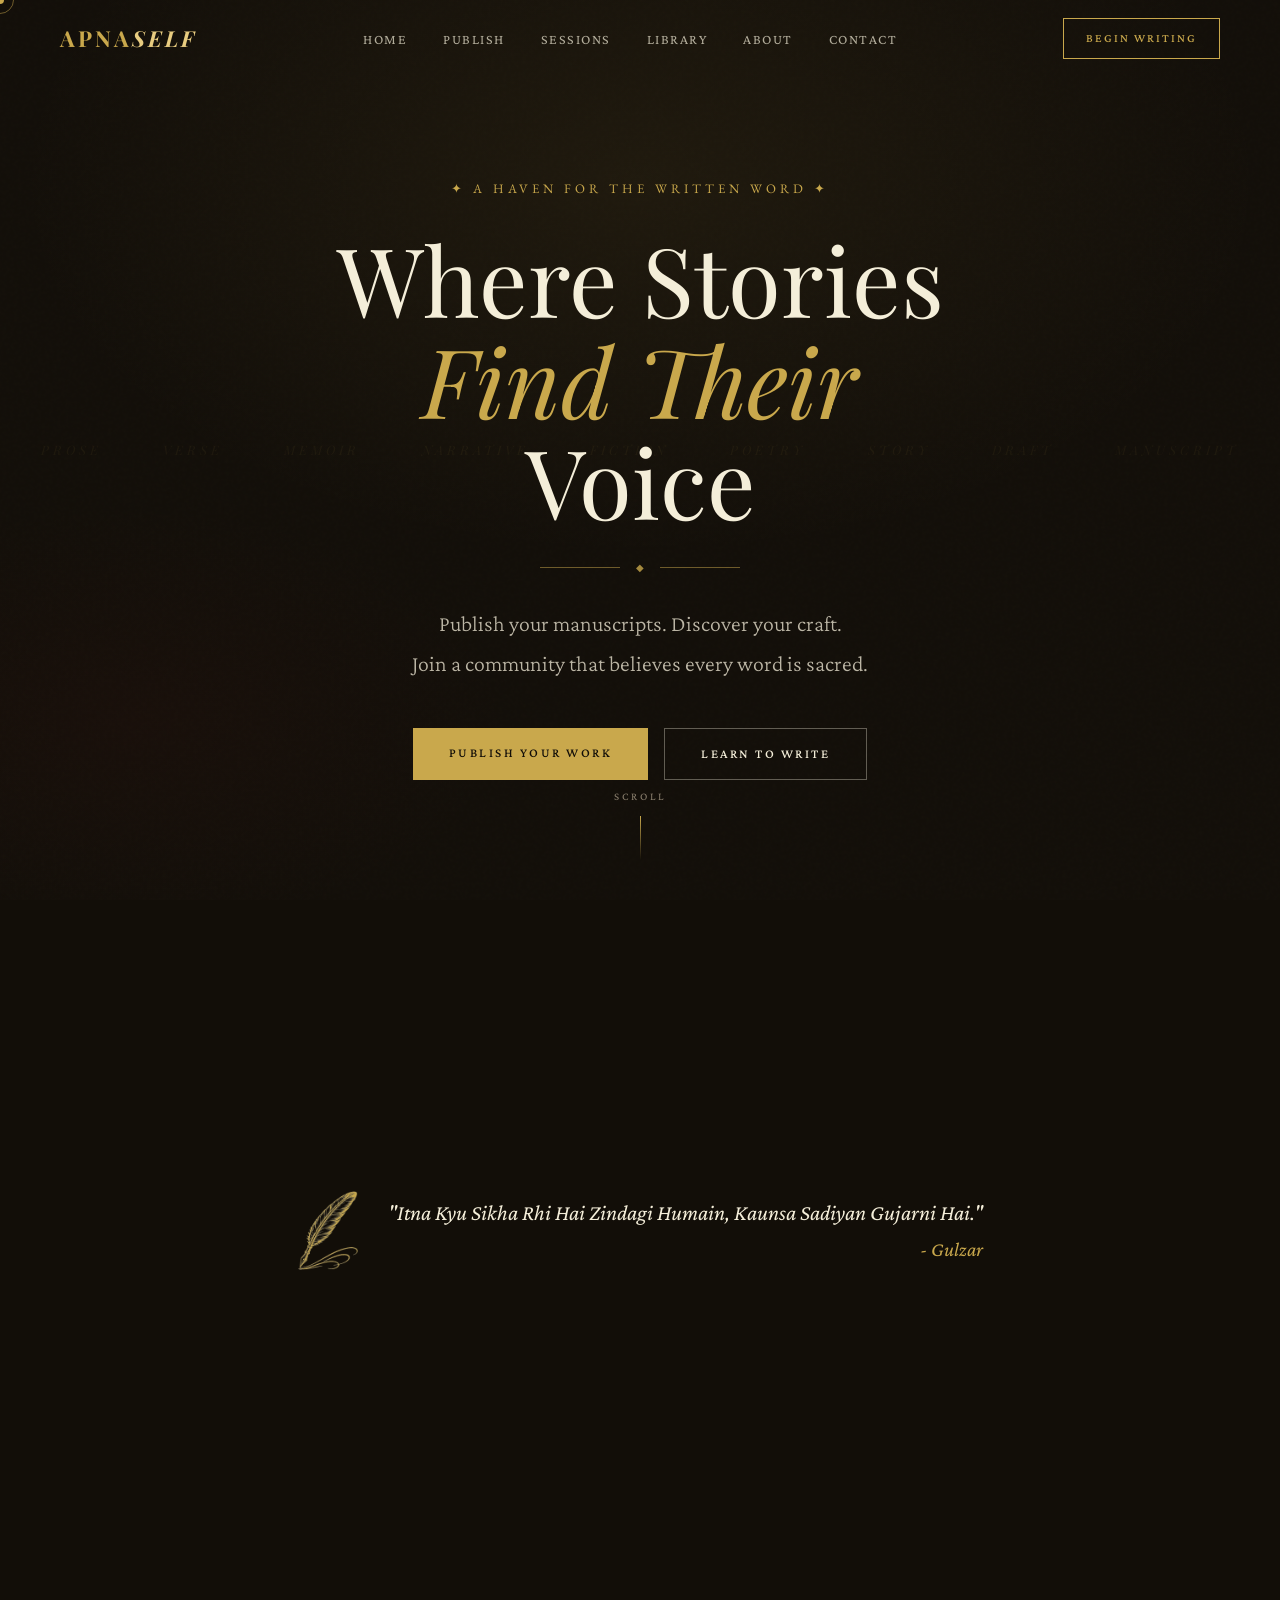
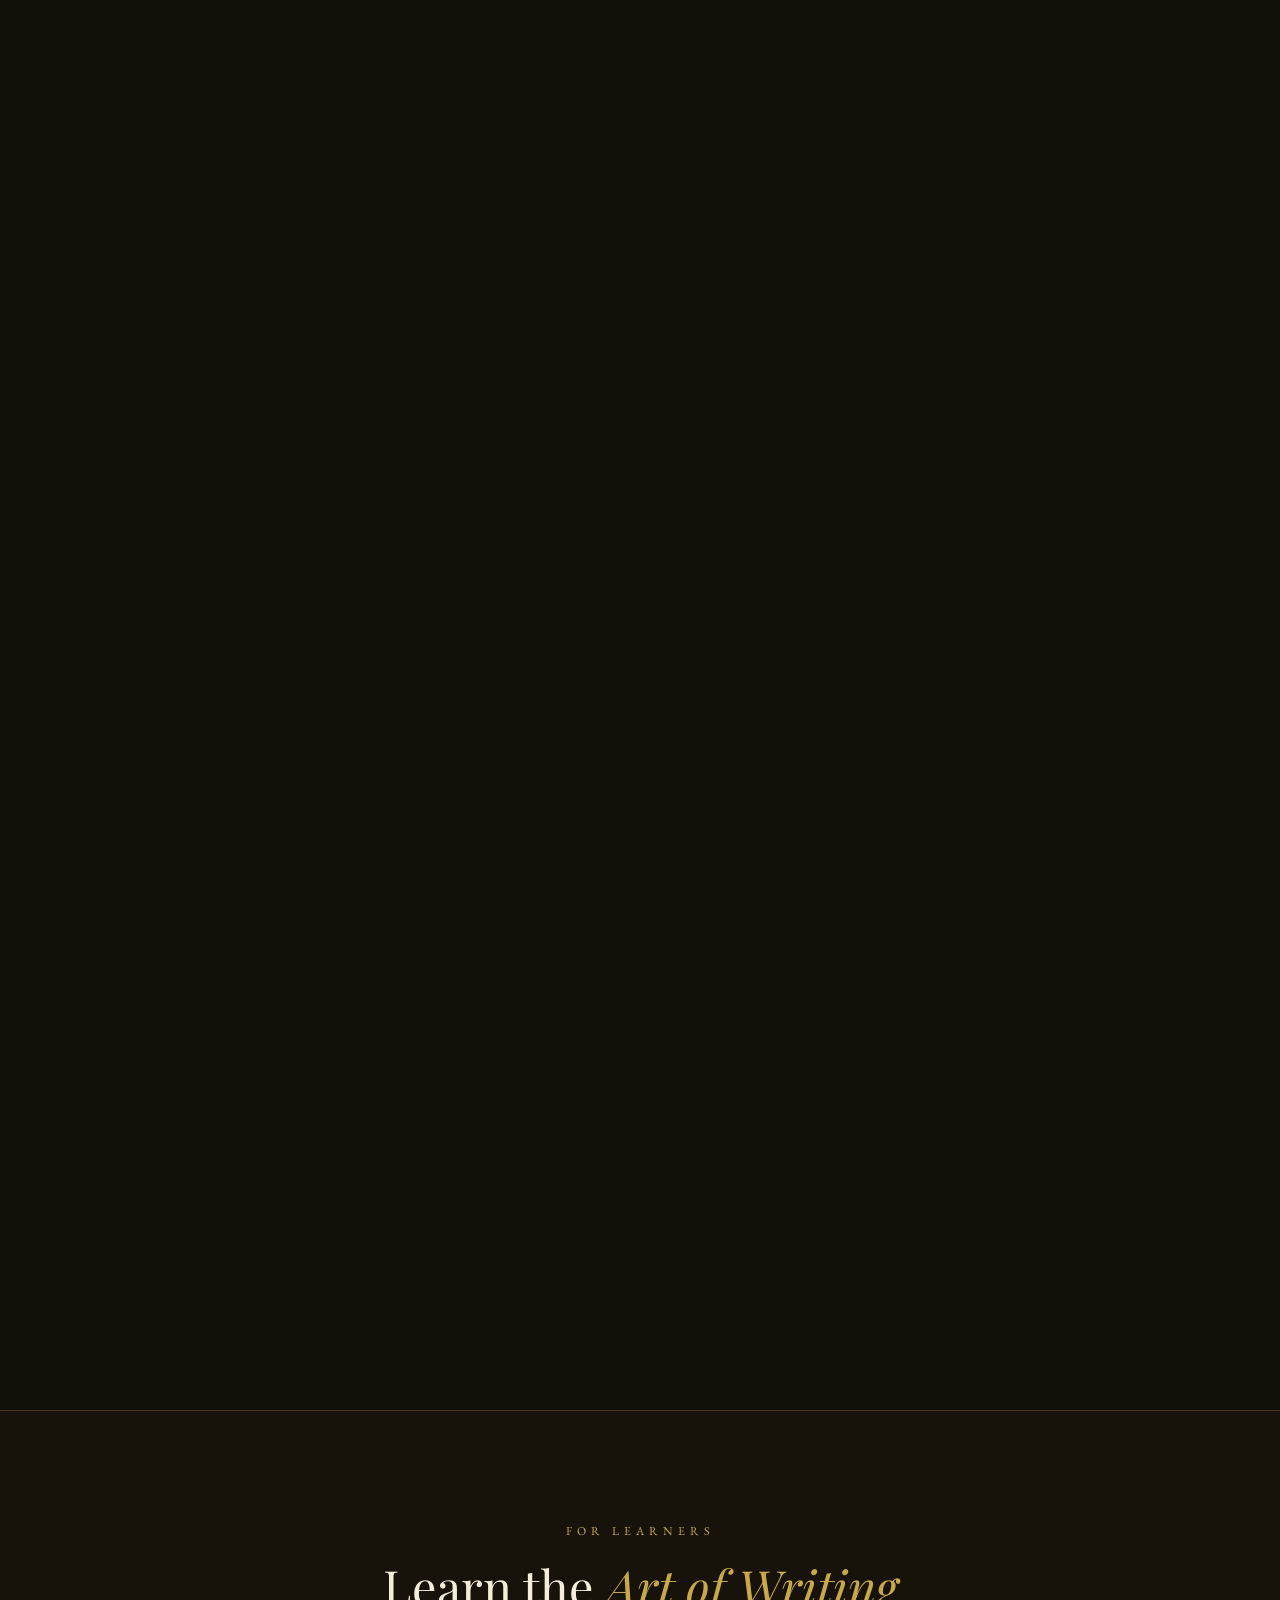
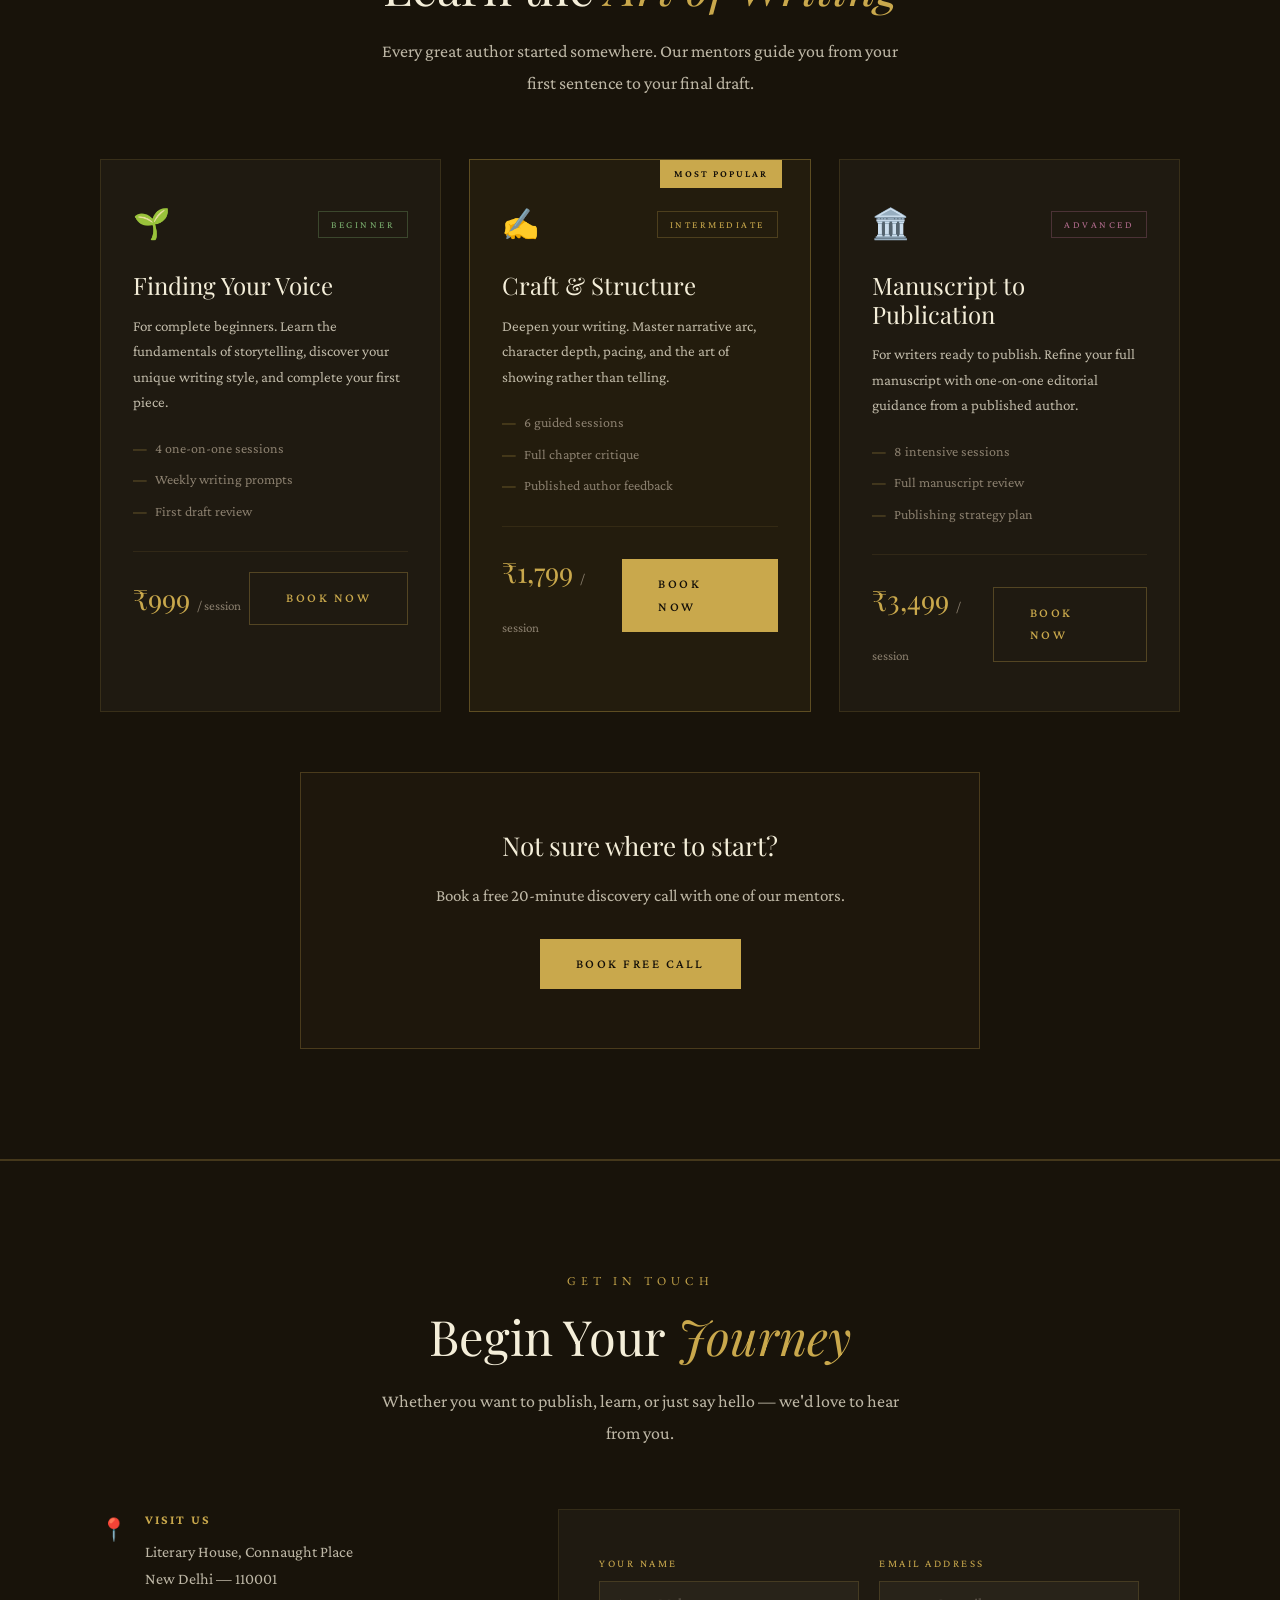
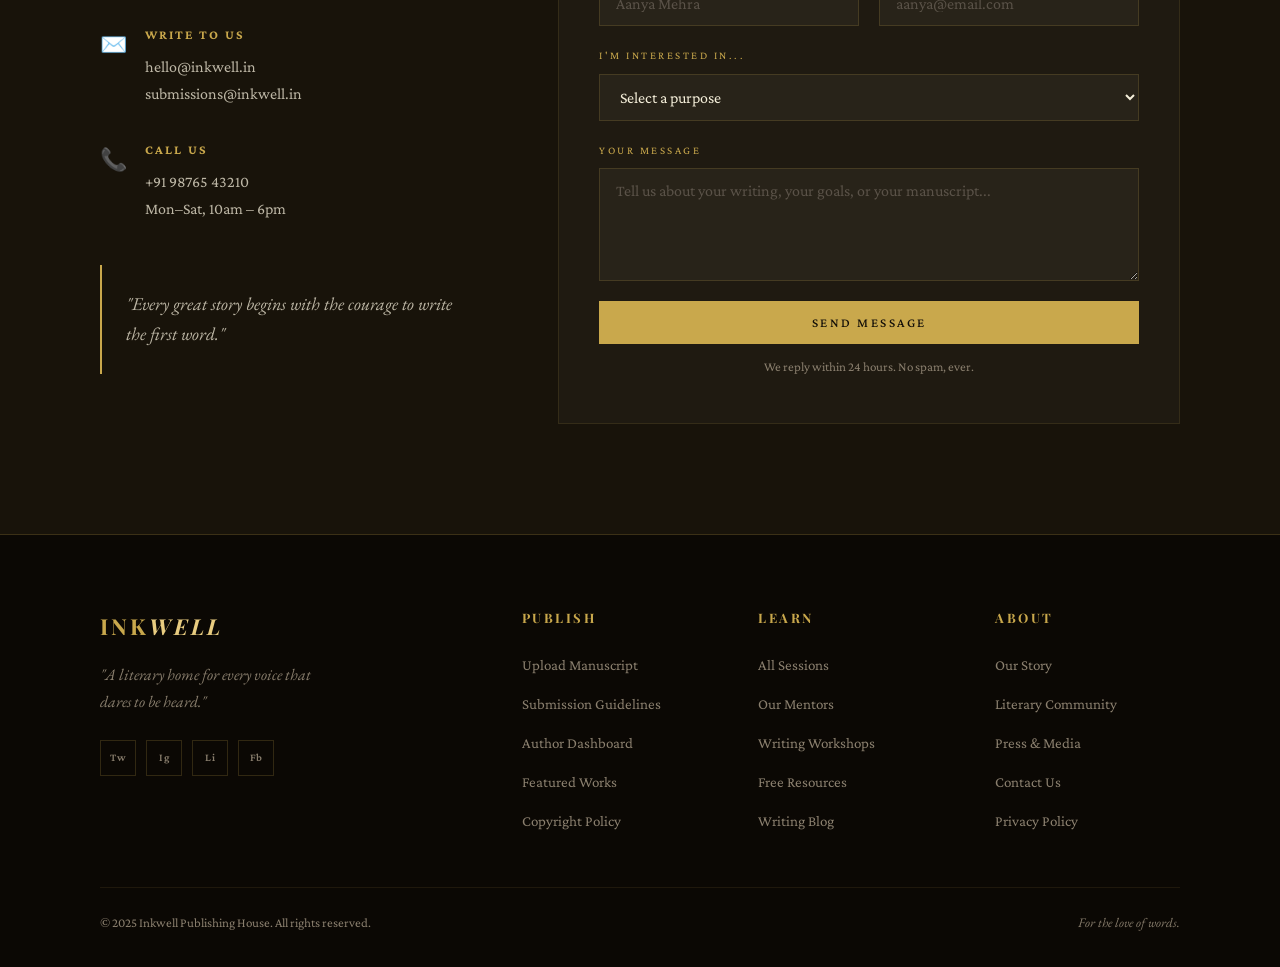
==== index.html @ 1955b5a3 "Add files via upload" ====
<!DOCTYPE html>
<html lang="en">
<head>
  <meta charset="UTF-8" />
  <meta name="viewport" content="width=device-width, initial-scale=1.0"/>
  <title>ApnaSelf — A Literary Publishing House</title>
  <link rel="stylesheet" href="./css/style.css" />
  <link href="https://fonts.googleapis.com/css2?family=Playfair+Display:ital,wght@0,400;0,600;0,700;1,400;1,600&family=Crimson+Pro:ital,wght@0,300;0,400;0,500;0,600;1,300;1,400&family=EB+Garamond:ital,wght@0,400;0,500;1,400;1,500&display=swap" rel="stylesheet"/>
</head>
<body>

  <!-- ===== CUSTOM CURSOR ===== -->
  <div class="cursor" id="cursor"></div>
  <div class="cursor-follower" id="cursorFollower"></div>

  <!-- ===== LOADER ===== -->
  <div class="loader" id="loader">
    <div class="loader-inner">
      <div class="loader-quill">✒</div>
      <div class="loader-bar"><div class="loader-fill"></div></div>
      <p class="loader-text">Opening the pages...</p>
    </div>
  </div>

  <!-- ===== NAVIGATION ===== -->
  <nav class="navbar" id="navbar">
    <a href="#home" class="nav-logo" data-link="home">Apna<span>Self</span></a>
    <button class="hamburger" id="hamburger" aria-label="Menu">
      <span></span><span></span><span></span>
    </button>
    <ul class="nav-menu" id="navMenu">
      <li><a href="#home" class="nav-link active" data-link="home">Home</a></li>
      <li><a href="#publish" class="nav-link" data-link="publish">Publish</a></li>
      <li><a href="#sessions" class="nav-link" data-link="sessions">Sessions</a></li>
      <li><a href="#library" class="nav-link" data-link="library">Library</a></li>
      <li><a href="#about" class="nav-link" data-link="about">About</a></li>
      <li><a href="#contact" class="nav-link" data-link="contact">Contact</a></li>
    </ul>
    <a href="#publish" class="nav-cta">Begin Writing</a>
  </nav>

  <!-- ===== MOBILE MENU OVERLAY ===== -->
  <div class="mobile-overlay" id="mobileOverlay">
    <ul class="mobile-menu">
      <li><a href="#home" class="mobile-link">Home</a></li>
      <li><a href="#publish" class="mobile-link">Publish</a></li>
      <li><a href="#sessions" class="mobile-link">Sessions</a></li>
      <li><a href="#library" class="mobile-link">Library</a></li>
      <li><a href="#about" class="mobile-link">About</a></li>
      <li><a href="#contact" class="mobile-link">Contact</a></li>
    </ul>
  </div>

  <!-- ===== MAIN CONTENT ===== -->
  <main>

    <!-- ==============================
         SECTION 1: HERO
    =============================== -->
    <section class="hero" id="home">
      <div class="hero-bg">
        <div class="hero-grain"></div>
        <div class="hero-radial"></div>
        <div class="floating-text-bg">
          <span>prose</span><span>verse</span><span>memoir</span>
          <span>narrative</span><span>fiction</span><span>poetry</span>
          <span>story</span><span>draft</span><span>manuscript</span>
        </div>
      </div>
      <div class="hero-content reveal">
        <p class="hero-eyebrow">✦ A Haven for the Written Word ✦</p>
        <h1 class="hero-title">
          Where Stories<br><em>Find Their</em><br>Voice
        </h1>
        <div class="hero-rule">
          <span class="rule-line"></span>
          <span class="rule-diamond">◆</span>
          <span class="rule-line"></span>
        </div>
        <p class="hero-sub">
          Publish your manuscripts. Discover your craft.<br>
          Join a community that believes every word is sacred.
        </p>
        <div class="hero-btns">
          <a href="#publish" class="btn btn-gold">Publish Your Work</a>
          <a href="#sessions" class="btn btn-outline">Learn to Write</a>
        </div>
      </div>
      <div class="hero-scroll">
        <span>Scroll</span>
        <div class="scroll-line"></div>
      </div>
    </section>

    <!-- ==============================
         STATS STRIP
    =============================== -->
    <div class="stats-strip reveal">
      <div class="stat-item">
        <span class="stat-num" data-count="4200">0</span><span class="stat-plus">+</span>
        <p class="stat-label">Works Published</p>
      </div>
      <div class="stat-divider">◆</div>
      <div class="stat-item">
        <span class="stat-num" data-count="850">0</span><span class="stat-plus">+</span>
        <p class="stat-label">Authors</p>
      </div>
      <div class="stat-divider">◆</div>
      <div class="stat-item">
        <span class="stat-num" data-count="120">0</span><span class="stat-plus">+</span>
        <p class="stat-label">Sessions Held</p>
      </div>
      <div class="stat-divider">◆</div>
      <div class="stat-item">
        <span class="stat-num" data-count="38">0</span>
        <p class="stat-label">Literary Mentors</p>
      </div>
    </div>

            <!-- ==============================
         SECTION 2:   FAMOUS QUOTES
    =============================== -->
    <section class="section quotes-section">
      <div class="quote-carosoul" >
        <div class="quote-card">
           <div class="quote-image">
                  <img src="./assets/penIcon.webp" alt="pen_icon">
           </div>
            <div>
               <p class="quote">"Itna Kyu Sikha Rhi Hai Zindagi Humain, Kaunsa Sadiyan Gujarni Hai."</p>
                <p class="author">- Gulzar</p>
            </div>
        </div>
      </div>
    </section>

    <!-- ==============================
         SECTION 3: LIBRARY / FEATURED WORKS
    =============================== -->
    <section class="section library-section" id="library">
      <div class="container">
        <div class="section-header reveal">
          <span class="section-eyebrow">Our Collection</span>
          <h2 class="section-title">Recently <em>Published</em> Works</h2>
          <p class="section-desc">Browse manuscripts by writers from across the country. Every story here was born from courage.</p>
        </div>
        <div class="genre-filter reveal">
          <button class="filter-btn active" data-filter="all">All Genres</button>
          <button class="filter-btn" data-filter="fiction">Fiction</button>
          <button class="filter-btn" data-filter="poetry">Poetry</button>
          <button class="filter-btn" data-filter="nonfiction">Non-Fiction</button>
          <button class="filter-btn" data-filter="stories">Short Stories</button>
        </div>
        <div class="books-grid">
          <div class="book-card reveal" data-genre="fiction">
            <div class="book-cover cover-amber">
              <div class="cover-lines"></div>
              <div class="cover-frame"></div>
              <div class="cover-info">
                <span class="cover-genre">Literary Fiction</span>
                <h4 class="cover-title">The Last Letter of a Forgotten Town</h4>
                <p class="cover-author">— Aanya Mehra</p>
              </div>
            </div>
            <div class="book-hover">
              <p>A sweeping tale of memory, loss, and the letters we never send to those we love most.</p>
              <a href="#" class="btn btn-gold btn-sm">Read Now</a>
            </div>
          </div>
          <div class="book-card reveal" data-genre="nonfiction">
            <div class="book-cover cover-blue">
              <div class="cover-lines"></div>
              <div class="cover-frame"></div>
              <div class="cover-info">
                <span class="cover-genre">Historical</span>
                <h4 class="cover-title">Salt &amp; Saffron: A Merchant's Diary</h4>
                <p class="cover-author">— Rohan Verma</p>
              </div>
            </div>
            <div class="book-hover">
              <p>A vivid account of trade, culture, and survival along the ancient spice routes of India.</p>
              <a href="#" class="btn btn-gold btn-sm">Read Now</a>
            </div>
          </div>
          <div class="book-card reveal" data-genre="poetry">
            <div class="book-cover cover-purple">
              <div class="cover-lines"></div>
              <div class="cover-frame"></div>
              <div class="cover-info">
                <span class="cover-genre">Poetry Collection</span>
                <h4 class="cover-title">Monsoon Verses &amp; Borrowed Light</h4>
                <p class="cover-author">— Priya Nair</p>
              </div>
            </div>
            <div class="book-hover">
              <p>Lyrical poetry that moves between seasons, silence, and the spaces between words.</p>
              <a href="#" class="btn btn-gold btn-sm">Read Now</a>
            </div>
          </div>
          <div class="book-card reveal" data-genre="stories">
            <div class="book-cover cover-green">
              <div class="cover-lines"></div>
              <div class="cover-frame"></div>
              <div class="cover-info">
                <span class="cover-genre">Short Stories</span>
                <h4 class="cover-title">Seven Evenings in Varanasi</h4>
                <p class="cover-author">— Kabir Joshi</p>
              </div>
            </div>
            <div class="book-hover">
              <p>Seven interconnected stories set along the ghats, where life and death share the same riverbank.</p>
              <a href="#" class="btn btn-gold btn-sm">Read Now</a>
            </div>
          </div>
          <div class="book-card reveal" data-genre="fiction">
            <div class="book-cover cover-red">
              <div class="cover-lines"></div>
              <div class="cover-frame"></div>
              <div class="cover-info">
                <span class="cover-genre">Contemporary Fiction</span>
                <h4 class="cover-title">The Cartographer's Daughter</h4>
                <p class="cover-author">— Meera Shah</p>
              </div>
            </div>
            <div class="book-hover">
              <p>A young woman retraces her father's maps and discovers a family history of silence and secrets.</p>
              <a href="#" class="btn btn-gold btn-sm">Read Now</a>
            </div>
          </div>
          <div class="book-card reveal" data-genre="nonfiction">
            <div class="book-cover cover-teal">
              <div class="cover-lines"></div>
              <div class="cover-frame"></div>
              <div class="cover-info">
                <span class="cover-genre">Essays</span>
                <h4 class="cover-title">Notes from the Margin</h4>
                <p class="cover-author">— Disha Rao</p>
              </div>
            </div>
            <div class="book-hover">
              <p>A collection of personal essays on identity, language, and what it means to write in translation.</p>
              <a href="#" class="btn btn-gold btn-sm">Read Now</a>
            </div> 
          </div>
        </div>
      </div>
    </section>


    <!-- ==============================
         SECTION 4: TESTIMONIALS
    =============================== -->
    <section class="section testimonials-section">
      <div class="container">
        <div class="section-header reveal">
          <span class="section-eyebrow">Voices</span>
          <h2 class="section-title">What Our <em>Authors</em> Say</h2>
        </div>
        <div class="testimonials-grid">
          <div class="testimonial-card reveal">
            <div class="quote-open">"</div>
            <p class="quote-text">Inkwell gave my manuscript the home it deserved. The publishing process was smooth, dignified, and my work was treated with genuine reverence.</p>
            <div class="quote-author-info">
              <div class="author-avatar">SK</div>
              <div>
                <p class="author-name">Sunita Krishnaswamy</p>
                <p class="author-role">Debut Novelist, 2024</p>
              </div>
            </div>
          </div>
          <div class="testimonial-card reveal">
            <div class="quote-open">"</div>
            <p class="quote-text">The writing sessions transformed me from a hesitant blogger into a confident author. My mentor understood my voice and helped me find my story.</p>
            <div class="quote-author-info">
              <div class="author-avatar">FS</div>
              <div>
                <p class="author-name">Farhan Siddiqui</p>
                <p class="author-role">Short Story Writer</p>
              </div>
            </div>
          </div>
          <div class="testimonial-card reveal">
            <div class="quote-open">"</div>
            <p class="quote-text">I was terrified to share my poetry. Inkwell's community was warm, encouraging, and deeply literary. I've found my readers here.</p>
            <div class="quote-author-info">
              <div class="author-avatar">LM</div>
              <div>
                <p class="author-name">Lata Murthy</p>
                <p class="author-role">Poet, Published 2023</p>
              </div>
            </div>
          </div>
        </div>
      </div>
    </section>

    <!-- ==============================
         SECTION 5: ABOUT
    =============================== -->
    <section class="section about-section" id="about">
      <div class="container">
        <div class="two-col about-col">
          <div class="about-visual reveal">
            <div class="about-circle">
              <div class="circle-ring r1"></div>
              <div class="circle-ring r2"></div>
              <div class="circle-ring r3"></div>
              <div class="circle-center">✒</div>
            </div>
            <div class="about-words">
              <span class="aw w1">prose</span>
              <span class="aw w2">narrative</span>
              <span class="aw w3">verse</span>
              <span class="aw w4">memoir</span>
              <span class="aw w5">story</span>
            </div>
          </div>
          <div class="col-text reveal">
            <span class="section-eyebrow">Our Story</span>
            <h2 class="section-title">Born from a<br>Love of <em>Words</em></h2>
            <p class="section-body">
              ApnaShelf was created with a simple intention — to build a quiet corner on the internet where stories can live and grow. In a world that often feels fast and overwhelming, we wanted to create a small digital library where readers can pause, explore thoughtful stories, and writers can find a welcoming place for their words.
            </p>
            <p class="section-body">
              At ApnaShelf, we believe that every story deserves a shelf. Our platform is designed to support emerging writers through guidance, creative services, and a nurturing publishing space, while offering readers a calm environment to discover fresh, contemporary voices.
            </p>

           
            <div class="values-list">
               <h3 class="value-heading">What We Stand For</h3>
              <div class="value-item">
                <span class="value-icon">◆</span>
                <div>
                  <strong>A Shelf for Every Voice</strong>
                  <p>We support new writers with the guidance and tools they need to shape, publish, and share their stories with the world.</p>
                </div>
              </div>
              <div class="value-item">
                <span class="value-icon">◆</span>
                <div>
                  <strong>A Peaceful Reading Space</strong>
                  <p>ApnaShelf offers readers a calm digital library where meaningful stories can be discovered and enjoyed at a gentle pace.</p>
                </div>
              </div>
              <div class="value-item">
                <span class="value-icon">◆</span>
                <div>
                  <strong>A Growing Literary Community</strong>
                  <p>Through features, reader interaction, and writer support, we aim to build a small but vibrant community where stories, writers, and readers grow together.</p>
                </div>
              </div>
            </div>
          </div>
        </div>
      </div>
    </section>

            <!-- ==============================
         CTA BANNER
    =============================== -->
    <section class="cta-banner reveal">
      <div class="cta-inner">
        <p class="cta-ornament">— ✦ —</p>
        <h2 class="cta-title">Your Story is <em>Waiting<br>to Be Written</em></h2>
        <p class="cta-sub">Join thousands of writers who found their voice, their readers, and their courage at Inkwell.</p>
        <div class="hero-btns">
          <a href="#publish" class="btn btn-gold">Publish Your Work</a>
          <a href="#sessions" class="btn btn-outline">Find a Mentor</a>
        </div>
        <p class="cta-ornament">— ✦ —</p>
      </div>
    </section>

        <!-- ==============================
         SECTION 6: PUBLISH
    =============================== -->
    <section class="section publish-section" id="publish">
      <div class="container">
        <div class="two-col">
          <div class="col-text reveal">
            <span class="section-eyebrow">For Authors</span>
            <h2 class="section-title">Share Your <em>Manuscript</em><br>With the World</h2>
            <p class="section-body">
              Whether it's a novel, short story, essay, or poetry collection — Inkwell gives your writing a dignified home. We handle the presentation; you provide the soul.
            </p>
            <ul class="feature-list">
              <li>Upload your PDF manuscript with a single click</li>
              <li>Choose genre, audience, and visibility settings</li>
              <li>Receive feedback from our literary community</li>
              <li>Track reads, shares, and reader engagement</li>
              <li>Apply for featured placement on the homepage</li>
            </ul>
            <a href="#contact" class="btn btn-gold">Start Publishing</a>
          </div>
          <div class="col-visual reveal">
            <div class="upload-zone" id="uploadZone">
              <div class="upload-corner tl"></div>
              <div class="upload-corner tr"></div>
              <div class="upload-corner bl"></div>
              <div class="upload-corner br"></div>
              <div class="upload-icon">📄</div>
              <h3 class="upload-title">Upload Your Manuscript</h3>
              <p class="upload-sub">Drag & drop your PDF here, or click to browse.<br>We accept manuscripts of any length.</p>
              <label class="btn btn-outline upload-label">
                <input type="file" accept=".pdf" id="fileInput" hidden />
                Choose File
              </label>
              <div class="file-tags">
                <span>PDF</span><span>Up to 50MB</span><span>All Genres</span>
              </div>
            </div>
            <div class="checklist-box">
              <p class="checklist-title">Publishing Checklist</p>
              <label class="check-item"><input type="checkbox" /> Manuscript is complete &amp; proofread</label>
              <label class="check-item"><input type="checkbox" /> Cover page with title &amp; author name</label>
              <label class="check-item"><input type="checkbox" /> Genre &amp; brief synopsis ready</label>
              <label class="check-item"><input type="checkbox" /> Author bio written</label>
            </div>
          </div>
        </div>
      </div>
    </section>


        <!-- ==============================
         SECTION 7: SESSIONS
    =============================== -->
    <section class="section sessions-section" id="sessions">
      <div class="container">
        <div class="section-header reveal">
          <span class="section-eyebrow">For Learners</span>
          <h2 class="section-title">Learn the <em>Art of Writing</em></h2>
          <p class="section-desc">Every great author started somewhere. Our mentors guide you from your first sentence to your final draft.</p>
        </div>
        <div class="sessions-grid">
          <div class="session-card reveal" data-delay="0">
            <div class="session-top">
              <span class="session-icon">🌱</span>
              <span class="session-level beginner">Beginner</span>
            </div>
            <h3 class="session-name">Finding Your Voice</h3>
            <p class="session-desc-card">For complete beginners. Learn the fundamentals of storytelling, discover your unique writing style, and complete your first piece.</p>
            <ul class="session-includes">
              <li>4 one-on-one sessions</li>
              <li>Weekly writing prompts</li>
              <li>First draft review</li>
            </ul>
            <div class="session-footer">
              <p class="session-price">₹999 <span>/ session</span></p>
              <a href="#contact" class="btn btn-ghost">Book Now</a>
            </div>
          </div>
          <div class="session-card featured reveal" data-delay="100">
            <div class="featured-ribbon">Most Popular</div>
            <div class="session-top">
              <span class="session-icon">✍️</span>
              <span class="session-level intermediate">Intermediate</span>
            </div>
            <h3 class="session-name">Craft &amp; Structure</h3>
            <p class="session-desc-card">Deepen your writing. Master narrative arc, character depth, pacing, and the art of showing rather than telling.</p>
            <ul class="session-includes">
              <li>6 guided sessions</li>
              <li>Full chapter critique</li>
              <li>Published author feedback</li>
            </ul>
            <div class="session-footer">
              <p class="session-price">₹1,799 <span>/ session</span></p>
              <a href="#contact" class="btn btn-gold">Book Now</a>
            </div>
          </div>
          <div class="session-card reveal" data-delay="200">
            <div class="session-top">
              <span class="session-icon">🏛️</span>
              <span class="session-level advanced">Advanced</span>
            </div>
            <h3 class="session-name">Manuscript to Publication</h3>
            <p class="session-desc-card">For writers ready to publish. Refine your full manuscript with one-on-one editorial guidance from a published author.</p>
            <ul class="session-includes">
              <li>8 intensive sessions</li>
              <li>Full manuscript review</li>
              <li>Publishing strategy plan</li>
            </ul>
            <div class="session-footer">
              <p class="session-price">₹3,499 <span>/ session</span></p>
              <a href="#contact" class="btn btn-ghost">Book Now</a>
            </div>
          </div>
        </div>
        <div class="discovery-box reveal">
          <h3>Not sure where to start?</h3>
          <p>Book a free 20-minute discovery call with one of our mentors.</p>
          <a href="#contact" class="btn btn-gold">Book Free Call</a>
        </div>
      </div>
    </section>

    <!-- ==============================
         SECTION 8: CONTACT
    =============================== -->
    <section class="section contact-section" id="contact">
      <div class="container">
        <div class="section-header reveal">
          <span class="section-eyebrow">Get in Touch</span>
          <h2 class="section-title">Begin Your <em>Journey</em></h2>
          <p class="section-desc">Whether you want to publish, learn, or just say hello — we'd love to hear from you.</p>
        </div>
        <div class="contact-wrap">
          <div class="contact-info reveal">
            <div class="contact-item">
              <span class="contact-icon">📍</span>
              <div>
                <strong>Visit Us</strong>
                <p>Literary House, Connaught Place<br>New Delhi — 110001</p>
              </div>
            </div>
            <div class="contact-item">
              <span class="contact-icon">✉️</span>
              <div>
                <strong>Write to Us</strong>
                <p>hello@inkwell.in<br>submissions@inkwell.in</p>
              </div>
            </div>
            <div class="contact-item">
              <span class="contact-icon">📞</span>
              <div>
                <strong>Call Us</strong>
                <p>+91 98765 43210<br>Mon–Sat, 10am – 6pm</p>
              </div>
            </div>
            <div class="contact-quote">
              <p>"Every great story begins with the courage to write the first word."</p>
            </div>
          </div>
          <div class="contact-form-box reveal">
            <form class="contact-form" id="contactForm" novalidate>
              <div class="form-row">
                <div class="form-group">
                  <label>Your Name</label>
                  <input type="text" placeholder="Aanya Mehra" required />
                </div>
                <div class="form-group">
                  <label>Email Address</label>
                  <input type="email" placeholder="aanya@email.com" required />
                </div>
              </div>
              <div class="form-group">
                <label>I'm interested in...</label>
                <select>
                  <option value="">Select a purpose</option>
                  <option>Publishing my manuscript</option>
                  <option>Beginner writing session</option>
                  <option>Intermediate writing session</option>
                  <option>Advanced / manuscript editing</option>
                  <option>Free discovery call</option>
                  <option>General enquiry</option>
                </select>
              </div>
              <div class="form-group">
                <label>Your Message</label>
                <textarea rows="5" placeholder="Tell us about your writing, your goals, or your manuscript..."></textarea>
              </div>
              <button type="submit" class="btn btn-gold btn-full">Send Message</button>
              <p class="form-note">We reply within 24 hours. No spam, ever.</p>
            </form>
          </div>
        </div>
      </div>
    </section>

  </main>

  <!-- ===== FOOTER ===== -->
  <footer class="footer">
    <div class="footer-container">
      <div class="footer-top">
        <div class="footer-brand">
          <a href="#home" class="nav-logo footer-logo">INK<span>well</span></a>
          <p class="footer-tagline">"A literary home for every voice that dares to be heard."</p>
          <div class="footer-socials">
            <a href="#" class="social-link">Tw</a>
            <a href="#" class="social-link">Ig</a>
            <a href="#" class="social-link">Li</a>
            <a href="#" class="social-link">Fb</a>
          </div>
        </div>
        <div class="footer-col">
          <h4>Publish</h4>
          <ul>
            <li><a href="#">Upload Manuscript</a></li>
            <li><a href="#">Submission Guidelines</a></li>
            <li><a href="#">Author Dashboard</a></li>
            <li><a href="#">Featured Works</a></li>
            <li><a href="#">Copyright Policy</a></li>
          </ul>
        </div>
        <div class="footer-col">
          <h4>Learn</h4>
          <ul>
            <li><a href="#">All Sessions</a></li>
            <li><a href="#">Our Mentors</a></li>
            <li><a href="#">Writing Workshops</a></li>
            <li><a href="#">Free Resources</a></li>
            <li><a href="#">Writing Blog</a></li>
          </ul>
        </div>
        <div class="footer-col">
          <h4>About</h4>
          <ul>
            <li><a href="#">Our Story</a></li>
            <li><a href="#">Literary Community</a></li>
            <li><a href="#">Press & Media</a></li>
            <li><a href="#">Contact Us</a></li>
            <li><a href="#">Privacy Policy</a></li>
          </ul>
        </div>
      </div>
      <div class="footer-bottom">
        <p>© 2025 Inkwell Publishing House. All rights reserved.</p>
        <p class="footer-italic">For the love of words.</p>
      </div>
    </div>
  </footer>

  <!-- ===== BACK TO TOP ===== -->
  <button class="back-top" id="backTop" aria-label="Back to top">↑</button>

  <script src="./js/script.js"></script>
</body>
</html>
---- css/style.css ----
/* ============================================
   INKWELL — LITERARY PUBLISHING PLATFORM
   style.css
   ============================================ */

/* ---- RESET & ROOT ---- */
*, *::before, *::after {
  margin: 0;
  padding: 0;
  box-sizing: border-box;
}

:root {
  --ink:        #120e08;
  --ink-light:  #1e1710;
  --parchment:  #f4eed9;
  --cream:      #faf7f0;
  --gold:       #c9a84c;
  --gold-light: #e8cc80;
  --gold-dim:   rgba(201,168,76,0.18);
  --gold-line:  rgba(201,168,76,0.25);
  --muted:      #8a7f6e;
  --muted-dark: #5a5248;
  --text-body:  rgba(244,238,217,0.75);
  --text-main:  #f4eed9;

  --font-display: 'Playfair Display', Georgia, serif;
  --font-body:    'Crimson Pro', Georgia, serif;
  --font-accent:  'EB Garamond', Georgia, serif;

  --nav-h: 78px;
  --transition: 0.35s cubic-bezier(0.4, 0, 0.2, 1);
  --radius: 2px;
}

html {
  scroll-behavior: smooth;
  font-size: 16px;
}

body {
  background: var(--ink);
  color: var(--parchment);
  font-family: var(--font-body);
  font-weight: 400;
  line-height: 1.75;
  overflow-x: hidden;
  cursor: none;
}

a { text-decoration: none; color: inherit; }
img { max-width: 100%; display: block; }
input, select, textarea, button { font-family: inherit; }

/* ============================================
   CUSTOM CURSOR
   ============================================ */
.cursor {
  width: 8px;
  height: 8px;
  background: var(--gold);
  border-radius: 50%;
  position: fixed;
  top: 0; left: 0;
  pointer-events: none;
  z-index: 9999;
  transform: translate(-50%, -50%);
  transition: transform 0.1s, background 0.2s;
}
.cursor-follower {
  width: 28px;
  height: 28px;
  border: 1px solid rgba(201,168,76,0.5);
  border-radius: 50%;
  position: fixed;
  top: 0; left: 0;
  pointer-events: none;
  z-index: 9998;
  transform: translate(-50%, -50%);
  transition: transform 0.18s ease, width 0.3s, height 0.3s, border-color 0.3s;
}
.cursor-follower.hovered {
  width: 48px; height: 48px;
  border-color: var(--gold);
}
@media (hover: none) {
  .cursor, .cursor-follower { display: none; }
  body { cursor: auto; }
}

/* ============================================
   LOADER
   ============================================ */
.loader {
  position: fixed;
  inset: 0;
  background: var(--ink);
  z-index: 9000;
  display: flex;
  align-items: center;
  justify-content: center;
  transition: opacity 0.6s, visibility 0.6s;
}
.loader.hidden {
  opacity: 0;
  visibility: hidden;
}
.loader-inner {
  text-align: center;
}
.loader-quill {
  font-size: 52px;
  color: var(--gold);
  animation: quillFloat 1.5s ease-in-out infinite;
  margin-bottom: 28px;
  display: block;
}
@keyframes quillFloat {
  0%, 100% { transform: translateY(0) rotate(-8deg); }
  50%       { transform: translateY(-12px) rotate(4deg); }
}
.loader-bar {
  width: 200px;
  height: 1px;
  background: rgba(201,168,76,0.2);
  margin: 0 auto 16px;
  overflow: hidden;
}
.loader-fill {
  height: 100%;
  background: var(--gold);
  width: 0;
  animation: loadFill 1.8s ease forwards;
}
@keyframes loadFill { to { width: 100%; } }
.loader-text {
  font-family: var(--font-accent);
  font-style: italic;
  font-size: 15px;
  color: var(--muted);
  letter-spacing: 2px;
}

/* ============================================
   NAVIGATION
   ============================================ */
.navbar {
  position: fixed;
  top: 0; left: 0; right: 0;
  height: var(--nav-h);
  display: flex;
  align-items: center;
  justify-content: space-between;
  padding: 0 60px;
  z-index: 800;
  transition: background var(--transition), border-color var(--transition);
  border-bottom: 1px solid transparent;
}
.navbar.scrolled {
  background: rgba(18,14,8,0.96);
  border-bottom-color: var(--gold-line);
  backdrop-filter: blur(12px);
}
.nav-logo {
  font-family: var(--font-display);
  font-size: 22px;
  font-weight: 700;
  color: var(--gold);
  letter-spacing: 3px;
  text-transform: uppercase;
}
.nav-logo span { font-style: italic; color: var(--gold-light); }
.nav-menu {
  display: flex;
  list-style: none;
  gap: 36px;
}
.nav-link {
  font-family: var(--font-body);
  font-size: 14px;
  font-weight: 400;
  letter-spacing: 1.5px;
  text-transform: uppercase;
  color: rgba(244,238,217,0.7);
  transition: color var(--transition);
  position: relative;
  padding-bottom: 4px;
}
.nav-link::after {
  content: '';
  position: absolute;
  bottom: 0; left: 0;
  width: 0; height: 1px;
  background: var(--gold);
  transition: width var(--transition);
}
.nav-link:hover,
.nav-link.active { color: var(--gold); }
.nav-link:hover::after,
.nav-link.active::after { width: 100%; }
.nav-cta {
  font-size: 12px;
  font-weight: 500;
  letter-spacing: 2px;
  text-transform: uppercase;
  color: var(--gold);
  border: 1px solid var(--gold);
  padding: 9px 22px;
  transition: all var(--transition);
}
.nav-cta:hover { background: var(--gold); color: var(--ink); }
.hamburger {
  display: none;
  flex-direction: column;
  gap: 5px;
  background: none;
  border: none;
  cursor: pointer;
  padding: 4px;
}
.hamburger span {
  display: block;
  width: 26px;
  height: 1px;
  background: var(--gold);
  transition: all 0.3s;
}
.hamburger.open span:nth-child(1) { transform: translateY(6px) rotate(45deg); }
.hamburger.open span:nth-child(2) { opacity: 0; }
.hamburger.open span:nth-child(3) { transform: translateY(-6px) rotate(-45deg); }

/* Mobile overlay */
.mobile-overlay {
  position: fixed;
  inset: 0;
  background: rgba(18,14,8,0.98);
  z-index: 700;
  display: flex;
  align-items: center;
  justify-content: center;
  opacity: 0;
  visibility: hidden;
  transition: opacity 0.4s, visibility 0.4s;
}
.mobile-overlay.open { opacity: 1; visibility: visible; }
.mobile-menu { list-style: none; text-align: center; display: flex; flex-direction: column; gap: 28px; }
.mobile-link {
  font-family: var(--font-display);
  font-size: 32px;
  font-style: italic;
  color: var(--parchment);
  transition: color 0.3s;
}
.mobile-link:hover { color: var(--gold); }

/* ============================================
   BUTTONS
   ============================================ */
.btn {
  display: inline-block;
  font-family: var(--font-body);
  font-size: 13px;
  font-weight: 500;
  letter-spacing: 2.5px;
  text-transform: uppercase;
  padding: 14px 36px;
  border: none;
  cursor: pointer;
  transition: all var(--transition);
  position: relative;
  overflow: hidden;
}
.btn-gold {
  background: var(--gold);
  color: var(--ink);
}
.btn-gold:hover {
  background: var(--gold-light);
  transform: translateY(-2px);
}
.btn-outline {
  background: transparent;
  color: var(--parchment);
  border: 1px solid rgba(244,238,217,0.35);
}
.btn-outline:hover {
  border-color: var(--parchment);
  background: rgba(244,238,217,0.06);
}
.btn-ghost {
  background: transparent;
  color: var(--gold);
  border: 1px solid rgba(201,168,76,0.3);
}
.btn-ghost:hover { background: var(--gold); color: var(--ink); border-color: var(--gold); }
.btn-sm { padding: 9px 22px; font-size: 11px; }
.btn-full { width: 100%; text-align: center; }

/* ============================================
   LAYOUT HELPERS
   ============================================ */
.container {
  max-width: 1160px;
  margin: 0 auto;
  padding: 0 40px;
}
.section {
  padding: 110px 0;
}
.two-col {
  display: grid;
  grid-template-columns: 1fr 1fr;
  gap: 80px;
  align-items: center;
}
.section-eyebrow {
  display: block;
  font-family: var(--font-accent);
  font-size: 12px;
  letter-spacing: 5px;
  color: var(--gold);
  text-transform: uppercase;
  margin-bottom: 16px;
}
.section-title {
  font-family: var(--font-display);
  font-size: clamp(32px, 3.8vw, 54px);
  font-weight: 400;
  line-height: 1.15;
  color: var(--parchment);
  margin-bottom: 22px;
}
.section-title em {
  font-style: italic;
  color: var(--gold);
}
.section-body {
  font-size: 18px;
  line-height: 1.85;
  color: var(--text-body);
  margin-bottom: 20px;
}
.section-desc {
  font-size: 18px;
  color: var(--text-body);
  max-width: 520px;
  line-height: 1.75;
  margin: 0 auto;
}
.section-header {
  text-align: center;
  margin-bottom: 60px;
}

/* ============================================
   REVEAL ANIMATION
   ============================================ */
.reveal {
  opacity: 0;
  transform: translateY(32px);
  transition: opacity 0.7s ease, transform 0.7s ease;
}
.reveal.visible {
  opacity: 1;
  transform: none;
}

/* ============================================
   HERO
   ============================================ */
.hero {
  min-height: 100vh;
  display: flex;
  align-items: center;
  justify-content: center;
  text-align: center;
  padding: calc(var(--nav-h) + 60px) 40px 80px;
  position: relative;
  overflow: hidden;
}
.hero-bg {
  position: absolute;
  inset: 0;
  background: var(--ink);
  overflow: hidden;
}
.hero-grain {
  position: absolute;
  inset: 0;
  background-image: url("data:image/svg+xml,%3Csvg viewBox='0 0 256 256' xmlns='http://www.w3.org/2000/svg'%3E%3Cfilter id='noise'%3E%3CfeTurbulence type='fractalNoise' baseFrequency='0.9' numOctaves='4' stitchTiles='stitch'/%3E%3C/filter%3E%3Crect width='100%25' height='100%25' filter='url(%23noise)' opacity='0.04'/%3E%3C/svg%3E");
  opacity: 0.4;
}
.hero-radial {
  position: absolute;
  inset: 0;
  background:
    radial-gradient(ellipse 70% 60% at 50% 20%, rgba(201,168,76,0.07) 0%, transparent 70%),
    radial-gradient(ellipse 50% 40% at 10% 80%, rgba(139,32,32,0.05) 0%, transparent 60%);
}
.floating-text-bg {
  position: absolute;
  inset: 0;
  display: flex;
  flex-wrap: wrap;
  gap: 60px;
  padding: 40px;
  align-content: space-around;
  justify-content: space-around;
  pointer-events: none;
  user-select: none;
}
.floating-text-bg span {
  font-family: var(--font-display);
  font-style: italic;
  font-size: 13px;
  letter-spacing: 4px;
  color: var(--gold);
  opacity: 0.06;
  text-transform: uppercase;
  animation: floatWord 12s ease-in-out infinite;
}
.floating-text-bg span:nth-child(odd)  { animation-duration: 10s; }
.floating-text-bg span:nth-child(3n)   { animation-duration: 14s; }
@keyframes floatWord {
  0%, 100% { transform: translateY(0); }
  50%       { transform: translateY(-14px); }
}
.hero-content {
  position: relative;
  z-index: 2;
  max-width: 800px;
}
.hero-eyebrow {
  font-family: var(--font-accent);
  font-size: 13px;
  letter-spacing: 4px;
  color: var(--gold);
  text-transform: uppercase;
  margin-bottom: 28px;
  display: block;
}
.hero-title {
  font-family: var(--font-display);
  font-size: clamp(52px, 7.5vw, 108px);
  font-weight: 400;
  line-height: 1.05;
  color: var(--parchment);
  margin-bottom: 28px;
}
.hero-title em {
  font-style: italic;
  color: var(--gold);
}
.hero-rule {
  display: flex;
  align-items: center;
  justify-content: center;
  gap: 16px;
  margin-bottom: 28px;
}
.rule-line {
  width: 80px;
  height: 1px;
  background: var(--gold);
  opacity: 0.5;
}
.rule-diamond {
  color: var(--gold);
  font-size: 10px;
  opacity: 0.8;
}
.hero-sub {
  font-size: clamp(17px, 2.2vw, 22px);
  font-weight: 300;
  color: var(--text-body);
  max-width: 520px;
  margin: 0 auto 44px;
  line-height: 1.8;
}
.hero-btns {
  display: flex;
  gap: 16px;
  justify-content: center;
  flex-wrap: wrap;
}
.hero-scroll {
  position: absolute;
  bottom: 40px;
  left: 50%;
  transform: translateX(-50%);
  display: flex;
  flex-direction: column;
  align-items: center;
  gap: 10px;
  color: var(--muted);
  font-size: 11px;
  letter-spacing: 3px;
  text-transform: uppercase;
}
.scroll-line {
  width: 1px;
  height: 44px;
  background: linear-gradient(to bottom, var(--gold), transparent);
  animation: scrollPulse 2s ease-in-out infinite;
}
@keyframes scrollPulse {
  0%, 100% { opacity: 0.3; }
  50% { opacity: 0.9; }
}

/* ============================================
    AUTHOR SECTION
   ============================================ */
   .quotes-section{
    padding-block: 110px 20px ;
   }
   .quote-card{
    display: flex;
    gap: 30px;
    align-items: center;
    width: max-content;
    margin: auto;
   }
   .poet{
    width: 200px;
    height: 200px;
   }
   .poet-quote{
     display: flex;
    gap: 30px;
    align-items: center;
   }
   .quote-image{
    width: 60px;
    height: 100px;
    overflow: hidden;
   }
   .quote-image img,  .poet img{
    width: 100%;
    height: 100%;
    object-fit: contain;
   }
   .quote{
    color: var(--parchment);
    font-size: 22px;
    font-style: italic;
   }
   .author{
    font-style: italic;
    color: var(--gold);
    font-size: 20px;
    float: right;
   }

/* ============================================
   STATS STRIP
   ============================================ */
.stats-strip {
  background: rgba(201,168,76,0.05);
  border-top: 1px solid var(--gold-line);
  border-bottom: 1px solid var(--gold-line);
  padding: 44px 60px;
  display: flex;
  align-items: center;
  justify-content: center;
  gap: 0;
  flex-wrap: wrap;
}
.stat-item {
  text-align: center;
  padding: 0 56px;
  flex-shrink: 0;
}
.stat-num {
  font-family: var(--font-display);
  font-size: 46px;
  font-weight: 700;
  color: var(--gold);
  line-height: 1;
}
.stat-plus {
  font-family: var(--font-display);
  font-size: 28px;
  color: var(--gold);
  vertical-align: super;
}
.stat-label {
  font-size: 12px;
  letter-spacing: 2.5px;
  color: var(--muted);
  text-transform: uppercase;
  margin-top: 8px;
}
.stat-divider {
  color: var(--gold);
  opacity: 0.25;
  font-size: 12px;
  flex-shrink: 0;
}

/* ============================================
   PUBLISH SECTION
   ============================================ */
.publish-section {
  background: var(--ink);
}
.feature-list {
  list-style: none;
  display: flex;
  flex-direction: column;
  gap: 12px;
  margin-bottom: 36px;
}
.feature-list li {
  display: flex;
  align-items: flex-start;
  gap: 12px;
  font-size: 17px;
  color: var(--text-body);
  line-height: 1.6;
}
.feature-list li::before {
  content: '✦';
  color: var(--gold);
  font-size: 10px;
  margin-top: 6px;
  flex-shrink: 0;
}
.upload-zone {
  border: 1px solid var(--gold-line);
  padding: 48px 36px;
  text-align: center;
  cursor: pointer;
  transition: border-color 0.3s, background 0.3s;
  position: relative;
  background: rgba(201,168,76,0.02);
}
.upload-zone:hover {
  border-color: rgba(201,168,76,0.45);
  background: rgba(201,168,76,0.05);
}
.upload-zone.dragover {
  border-color: var(--gold);
  background: rgba(201,168,76,0.08);
}
.upload-corner {
  position: absolute;
  width: 18px; height: 18px;
  border-color: var(--gold);
  border-style: solid;
  opacity: 0.45;
}
.upload-corner.tl { top: 10px; left: 10px; border-width: 1px 0 0 1px; }
.upload-corner.tr { top: 10px; right: 10px; border-width: 1px 1px 0 0; }
.upload-corner.bl { bottom: 10px; left: 10px; border-width: 0 0 1px 1px; }
.upload-corner.br { bottom: 10px; right: 10px; border-width: 0 1px 1px 0; }
.upload-icon { font-size: 44px; margin-bottom: 18px; opacity: 0.55; }
.upload-title {
  font-family: var(--font-display);
  font-size: 22px;
  margin-bottom: 10px;
  color: var(--parchment);
}
.upload-sub {
  font-size: 15px;
  color: var(--muted);
  margin-bottom: 24px;
  line-height: 1.65;
}
.upload-label { cursor: pointer; }
.file-tags {
  display: flex;
  gap: 8px;
  justify-content: center;
  margin-top: 18px;
  flex-wrap: wrap;
}
.file-tags span {
  font-size: 11px;
  letter-spacing: 1.5px;
  padding: 4px 12px;
  border: 1px solid var(--gold-line);
  color: var(--muted);
  text-transform: uppercase;
}
.checklist-box {
  margin-top: 20px;
  padding: 28px 32px;
  border: 1px solid rgba(201,168,76,0.1);
  display: flex;
  flex-direction: column;
  gap: 0;
}
.checklist-title {
  font-size: 11px;
  letter-spacing: 3px;
  color: var(--gold);
  text-transform: uppercase;
  margin-bottom: 16px;
}
.check-item {
  display: flex;
  align-items: center;
  gap: 12px;
  font-size: 15px;
  color: var(--text-body);
  cursor: pointer;
  padding: 9px 0;
  border-bottom: 1px solid rgba(201,168,76,0.07);
  transition: color 0.2s;
}
.check-item:last-child { border-bottom: none; }
.check-item:hover { color: var(--parchment); }
.check-item input[type="checkbox"] {
  accent-color: var(--gold);
  width: 15px;
  height: 15px;
  cursor: pointer;
  flex-shrink: 0;
}

/* ============================================
   SESSIONS SECTION
   ============================================ */
.sessions-section {
  background: rgba(201,168,76,0.03);
  border-top: 1px solid var(--gold-line);
  border-bottom: 1px solid var(--gold-line);
}
.sessions-grid {
  display: grid;
  grid-template-columns: repeat(3, 1fr);
  gap: 28px;
  margin-bottom: 60px;
}
.session-card {
  background: rgba(244,238,217,0.03);
  border: 1px solid rgba(201,168,76,0.15);
  padding: 38px 32px;
  position: relative;
  transition: all var(--transition);
  overflow: hidden;
}
.session-card::after {
  content: '';
  position: absolute;
  bottom: 0; left: 0; right: 0;
  height: 2px;
  background: var(--gold);
  transform: scaleX(0);
  transform-origin: left;
  transition: transform 0.4s;
}
.session-card:hover {
  border-color: rgba(201,168,76,0.35);
  background: rgba(244,238,217,0.05);
  transform: translateY(-5px);
  box-shadow: 0 20px 60px rgba(0,0,0,0.4);
}
.session-card:hover::after { transform: scaleX(1); }
.session-card.featured {
  border-color: rgba(201,168,76,0.35);
  background: rgba(201,168,76,0.06);
}
.featured-ribbon {
  position: absolute;
  top: 0; right: 28px;
  background: var(--gold);
  color: var(--ink);
  font-size: 10px;
  letter-spacing: 2px;
  padding: 5px 14px;
  text-transform: uppercase;
  font-weight: 600;
}
.session-top {
  display: flex;
  align-items: center;
  justify-content: space-between;
  margin-bottom: 20px;
}
.session-icon { font-size: 30px; }
.session-level {
  font-size: 10px;
  letter-spacing: 2.5px;
  padding: 4px 12px;
  text-transform: uppercase;
  border: 1px solid;
}
.session-level.beginner  { color: #7aae6e; border-color: rgba(122,174,110,0.3); }
.session-level.intermediate { color: var(--gold); border-color: var(--gold-line); }
.session-level.advanced  { color: #b06b8c; border-color: rgba(176,107,140,0.3); }
.session-name {
  font-family: var(--font-display);
  font-size: 24px;
  font-weight: 400;
  color: var(--parchment);
  margin-bottom: 14px;
  line-height: 1.2;
}
.session-desc-card {
  font-size: 15px;
  color: var(--text-body);
  line-height: 1.7;
  margin-bottom: 20px;
}
.session-includes {
  list-style: none;
  margin-bottom: 28px;
  display: flex;
  flex-direction: column;
  gap: 7px;
}
.session-includes li {
  font-size: 14px;
  color: var(--muted);
  display: flex;
  gap: 8px;
  align-items: center;
}
.session-includes li::before {
  content: '—';
  color: var(--gold);
  opacity: 0.6;
}
.session-footer {
  display: flex;
  align-items: center;
  justify-content: space-between;
  margin-top: auto;
  padding-top: 20px;
  border-top: 1px solid rgba(201,168,76,0.1);
}
.session-price {
  font-family: var(--font-display);
  font-size: 28px;
  color: var(--gold);
}
.session-price span {
  font-family: var(--font-body);
  font-size: 13px;
  color: var(--muted);
}
.discovery-box {
  text-align: center;
  padding: 50px 40px;
  border: 1px solid var(--gold-line);
  max-width: 680px;
  margin: 0 auto;
  background: rgba(201,168,76,0.03);
}
.discovery-box h3 {
  font-family: var(--font-display);
  font-size: 26px;
  font-weight: 400;
  margin-bottom: 12px;
  color: var(--parchment);
}
.discovery-box p {
  font-size: 17px;
  color: var(--text-body);
  margin-bottom: 28px;
}

/* ============================================
   LIBRARY SECTION
   ============================================ */
.library-section { background: var(--ink); }
.genre-filter {
  display: flex;
  gap: 10px;
  justify-content: center;
  flex-wrap: wrap;
  margin-bottom: 48px;
}
.filter-btn {
  font-family: var(--font-body);
  font-size: 13px;
  letter-spacing: 1.5px;
  text-transform: uppercase;
  padding: 9px 22px;
  background: transparent;
  border: 1px solid rgba(201,168,76,0.2);
  color: var(--muted);
  cursor: pointer;
  transition: all 0.3s;
}
.filter-btn:hover,
.filter-btn.active {
  border-color: var(--gold);
  color: var(--gold);
  background: rgba(201,168,76,0.06);
}
.books-grid {
  display: grid;
  grid-template-columns: repeat(3, 1fr);
  gap: 28px;
}
.book-card {
  position: relative;
  overflow: hidden;
  cursor: pointer;
  transition: transform 0.4s;
}
.book-card.hidden { display: none; }
.book-card:hover { transform: translateY(-6px); }
.book-cover {
  aspect-ratio: 3/4.2;
  display: flex;
  align-items: flex-end;
  padding: 28px 24px;
  position: relative;
  overflow: hidden;
}
.cover-amber  { background: linear-gradient(145deg, #2a1d0c 0%, #4a320e 50%, #221506 100%); }
.cover-blue   { background: linear-gradient(145deg, #0e1820 0%, #0d2d42 50%, #081018 100%); }
.cover-purple { background: linear-gradient(145deg, #1a0f22 0%, #30134a 50%, #120b18 100%); }
.cover-green  { background: linear-gradient(145deg, #0e1f12 0%, #163820 50%, #0a1410 100%); }
.cover-red    { background: linear-gradient(145deg, #200c0c 0%, #3d1212 50%, #180808 100%); }
.cover-teal   { background: linear-gradient(145deg, #0c1e1e 0%, #103535 50%, #081616 100%); }
.cover-lines {
  position: absolute;
  inset: 0;
  background-image:
    repeating-linear-gradient(0deg, transparent, transparent 22px, rgba(201,168,76,0.08) 22px, rgba(201,168,76,0.08) 23px);
}
.cover-frame {
  position: absolute;
  inset: 14px;
  border: 1px solid rgba(201,168,76,0.2);
  pointer-events: none;
}
.cover-info { position: relative; z-index: 1; }
.cover-genre {
  display: block;
  font-size: 10px;
  letter-spacing: 3px;
  color: var(--gold);
  text-transform: uppercase;
  margin-bottom: 8px;
}
.cover-title {
  font-family: var(--font-display);
  font-size: 18px;
  font-style: italic;
  font-weight: 400;
  color: var(--parchment);
  line-height: 1.3;
  margin-bottom: 8px;
}
.cover-author {
  font-size: 13px;
  color: rgba(244,238,217,0.55);
  letter-spacing: 1px;
}
.book-hover {
  position: absolute;
  inset: 0;
  background: rgba(18,14,8,0.9);
  display: flex;
  flex-direction: column;
  align-items: center;
  justify-content: center;
  padding: 32px;
  text-align: center;
  opacity: 0;
  transition: opacity 0.35s;
}
.book-card:hover .book-hover { opacity: 1; }
.book-hover p {
  font-size: 15px;
  color: var(--text-body);
  line-height: 1.7;
  margin-bottom: 24px;
}

/* ============================================
   TESTIMONIALS
   ============================================ */
.testimonials-section {
  background: rgba(201,168,76,0.03);
  border-top: 1px solid var(--gold-line);
}
.testimonials-grid {
  display: grid;
  grid-template-columns: repeat(3, 1fr);
  gap: 28px;
}
.testimonial-card {
  background: rgba(244,238,217,0.03);
  border: 1px solid rgba(201,168,76,0.12);
  padding: 36px 30px;
  transition: border-color 0.3s;
}
.testimonial-card:hover { border-color: rgba(201,168,76,0.28); }
.quote-open {
  font-family: var(--font-display);
  font-size: 64px;
  color: var(--gold);
  opacity: 0.25;
  line-height: 0.6;
  margin-bottom: 20px;
}
.quote-text {
  font-family: var(--font-accent);
  font-style: italic;
  font-size: 17px;
  color: rgba(244,238,217,0.8);
  line-height: 1.85;
  margin-bottom: 24px;
}
.quote-author-info {
  display: flex;
  align-items: center;
  gap: 14px;
}
.author-avatar {
  width: 44px; height: 44px;
  border-radius: 50%;
  background: rgba(201,168,76,0.12);
  border: 1px solid var(--gold-line);
  display: flex;
  align-items: center;
  justify-content: center;
  font-size: 13px;
  font-weight: 500;
  color: var(--gold);
  flex-shrink: 0;
}
.author-name {
  font-size: 14px;
  font-weight: 500;
  color: var(--parchment);
  letter-spacing: 0.5px;
}
.author-role { font-size: 13px; color: var(--muted); margin-top: 2px; }

/* ============================================
   ABOUT SECTION
   ============================================ */
.about-section { background: var(--ink); }
.about-col { align-items: center; }
.about-visual {
  position: relative;
  height: 440px;
  display: flex;
  align-items: center;
  justify-content: center;
}
.about-circle {
  width: 260px; height: 260px;
  border-radius: 50%;
  border: 1px solid rgba(201,168,76,0.2);
  display: flex;
  align-items: center;
  justify-content: center;
  position: relative;
}
.circle-ring {
  position: absolute;
  border-radius: 50%;
  border: 1px solid rgba(201,168,76,0.08);
}
.circle-ring.r1 { inset: -28px; }
.circle-ring.r2 { inset: -56px; border-style: dashed; opacity: 0.6; }
.circle-ring.r3 { inset: -88px; opacity: 0.3; }
.circle-center {
  font-size: 72px;
  opacity: 0.38;
  animation: quillFloat 8s ease-in-out infinite;
}
.about-words {
  position: absolute;
  inset: 0;
  pointer-events: none;
}
.aw {
  position: absolute;
  font-family: var(--font-display);
  font-style: italic;
  font-size: 13px;
  letter-spacing: 2px;
  color: var(--gold);
  opacity: 0.18;
  animation: floatWord 10s ease-in-out infinite;
}
.aw.w1 { top: 8%;  left: 5%;  animation-delay: 0s; }
.aw.w2 { top: 28%; right: 6%; animation-delay: 2s; }
.aw.w3 { bottom: 22%; left: 8%; animation-delay: 4s; }
.aw.w4 { top: 62%; right: 4%; animation-delay: 1s; }
.aw.w5 { bottom: 8%; right: 16%; animation-delay: 3s; }
.values-list {
  display: flex;
  flex-direction: column;
  gap: 22px;
  margin-top: 32px;
}
.value-heading{
  color: var(--gold);
}
.value-item {
  display: flex;
  gap: 16px;
  align-items: flex-start;
}
.value-icon {
  color: var(--gold);
  font-size: 10px;
  margin-top: 8px;
  flex-shrink: 0;
}
.value-item strong {
  display: block;
  color: var(--parchment);
  font-size: 16px;
  font-weight: 500;
  margin-bottom: 4px;
}
.value-item p {
  font-size: 15px;
  color: var(--text-body);
  line-height: 1.65;
}

/* ============================================
   CONTACT SECTION
   ============================================ */
.contact-section {
  background: rgba(201,168,76,0.03);
  border-top: 1px solid var(--gold-line);
}
.contact-wrap {
  display: grid;
  grid-template-columns: 1fr 1.6fr;
  gap: 70px;
  align-items: start;
}
.contact-info {
  display: flex;
  flex-direction: column;
  gap: 32px;
}
.contact-item {
  display: flex;
  gap: 18px;
  align-items: flex-start;
}
.contact-icon { font-size: 22px; margin-top: 2px; flex-shrink: 0; }
.contact-item strong {
  display: block;
  font-size: 13px;
  letter-spacing: 2px;
  text-transform: uppercase;
  color: var(--gold);
  margin-bottom: 6px;
}
.contact-item p {
  font-size: 16px;
  color: var(--text-body);
  line-height: 1.7;
}
.contact-quote {
  padding: 24px;
  border-left: 2px solid var(--gold);
  margin-top: 10px;
}
.contact-quote p {
  font-family: var(--font-accent);
  font-style: italic;
  font-size: 18px;
  color: var(--text-body);
  line-height: 1.7;
}
.contact-form-box {
  background: rgba(244,238,217,0.03);
  border: 1px solid rgba(201,168,76,0.12);
  padding: 44px 40px;
}
.contact-form { display: flex; flex-direction: column; gap: 20px; }
.form-row {
  display: grid;
  grid-template-columns: 1fr 1fr;
  gap: 20px;
}
.form-group {
  display: flex;
  flex-direction: column;
  gap: 8px;
}
.form-group label {
  font-size: 11px;
  letter-spacing: 2.5px;
  text-transform: uppercase;
  color: var(--gold);
}
.form-group input,
.form-group select,
.form-group textarea {
  background: rgba(244,238,217,0.04);
  border: 1px solid rgba(201,168,76,0.18);
  color: var(--parchment);
  padding: 13px 16px;
  font-size: 16px;
  font-family: var(--font-body);
  transition: border-color 0.3s, background 0.3s;
  outline: none;
  resize: vertical;
}
.form-group input::placeholder,
.form-group textarea::placeholder { color: var(--muted-dark); }
.form-group select option { background: var(--ink-light); color: var(--parchment); }
.form-group input:focus,
.form-group select:focus,
.form-group textarea:focus {
  border-color: rgba(201,168,76,0.5);
  background: rgba(244,238,217,0.06);
}
.form-note {
  font-size: 13px;
  color: var(--muted);
  text-align: center;
  margin-top: -8px;
}

/* ============================================
   CTA BANNER
   ============================================ */
.cta-banner {
  padding: 120px 40px;
  text-align: center;
  /* background:
    radial-gradient(ellipse 80% 60% at 50% 50%, rgba(201,168,76,0.06) 0%, transparent 70%),
    var(--ink); */
    background: rgba(201,168,76,0.03);
  border-top: 1px solid var(--gold-line);
  border-bottom: 1px solid var(--gold-line);
}
.cta-inner { max-width: 700px; margin: 0 auto; }
.cta-ornament {
  color: var(--gold);
  opacity: 0.4;
  letter-spacing: 8px;
  font-size: 14px;
  margin-bottom: 28px;
  display: block;
}
.cta-title {
  font-family: var(--font-display);
  font-size: clamp(30px, 4.5vw, 58px);
  font-weight: 400;
  line-height: 1.15;
  margin-bottom: 16px;
  color: var(--parchment);
}
.cta-title em { font-style: italic; color: var(--gold); }
.cta-sub {
  font-size: 18px;
  color: var(--text-body);
  max-width: 500px;
  margin: 0 auto 44px;
  line-height: 1.8;
}

/* ============================================
   FOOTER
   ============================================ */
.footer {
  background: rgba(10,8,4,0.9);
  border-top: 1px solid var(--gold-line);
  padding: 72px 0 32px;
}
.footer-container {
  max-width: 1160px;
  margin: 0 auto;
  padding: 0 40px;
}
.footer-top {
  display: grid;
  grid-template-columns: 2fr 1fr 1fr 1fr;
  gap: 52px;
  margin-bottom: 52px;
}
.footer-logo {
  display: block;
  margin-bottom: 16px;
}
.footer-tagline {
  font-family: var(--font-accent);
  font-style: italic;
  font-size: 16px;
  color: var(--muted);
  max-width: 230px;
  line-height: 1.7;
  margin-bottom: 24px;
}
.footer-socials {
  display: flex;
  gap: 10px;
}
.social-link {
  width: 36px; height: 36px;
  border: 1px solid rgba(201,168,76,0.2);
  display: flex;
  align-items: center;
  justify-content: center;
  font-size: 11px;
  font-weight: 600;
  letter-spacing: 0.5px;
  color: var(--muted);
  transition: all 0.3s;
}
.social-link:hover { border-color: var(--gold); color: var(--gold); }
.footer-col h4 {
  font-family: var(--font-display);
  font-size: 13px;
  letter-spacing: 2.5px;
  color: var(--gold);
  text-transform: uppercase;
  margin-bottom: 22px;
}
.footer-col ul { list-style: none; display: flex; flex-direction: column; gap: 11px; }
.footer-col ul a {
  font-size: 15px;
  color: var(--muted);
  transition: color 0.2s;
}
.footer-col ul a:hover { color: var(--parchment); }
.footer-bottom {
  border-top: 1px solid rgba(201,168,76,0.1);
  padding-top: 24px;
  display: flex;
  justify-content: space-between;
  align-items: center;
  flex-wrap: wrap;
  gap: 10px;
}
.footer-bottom p { font-size: 13px; color: var(--muted); }
.footer-italic {
  font-family: var(--font-accent);
  font-style: italic !important;
}

/* ============================================
   BACK TO TOP
   ============================================ */
.back-top {
  position: fixed;
  bottom: 36px;
  right: 36px;
  width: 44px; height: 44px;
  background: var(--gold);
  color: var(--ink);
  border: none;
  font-size: 18px;
  cursor: pointer;
  z-index: 500;
  opacity: 0;
  visibility: hidden;
  transform: translateY(10px);
  transition: all 0.4s;
}
.back-top.visible { opacity: 1; visibility: visible; transform: none; }
.back-top:hover { background: var(--gold-light); }

/* ============================================
   TOAST NOTIFICATION
   ============================================ */
.toast {
  position: fixed;
  bottom: 36px;
  left: 50%;
  transform: translateX(-50%) translateY(20px);
  background: rgba(30,23,16,0.98);
  border: 1px solid var(--gold-line);
  color: var(--parchment);
  padding: 14px 28px;
  font-size: 15px;
  font-family: var(--font-accent);
  font-style: italic;
  letter-spacing: 0.5px;
  z-index: 5000;
  opacity: 0;
  transition: all 0.4s;
  pointer-events: none;
}
.toast.show {
  opacity: 1;
  transform: translateX(-50%) translateY(0);
}

/* ============================================
   RESPONSIVE
   ============================================ */
@media (max-width: 1024px) {
  .sessions-grid,
  .books-grid,
  .testimonials-grid { grid-template-columns: repeat(2, 1fr); }
  .footer-top { grid-template-columns: 1fr 1fr; gap: 36px; }
}

@media (max-width: 768px) {
  :root { --nav-h: 64px; }
  .navbar { padding: 0 24px; }
  .nav-menu, .nav-cta { display: none; }
  .hamburger { display: flex; }

  .container { padding: 0 20px; }
  .section { padding: 72px 0; }

  .two-col,
  .contact-wrap { grid-template-columns: 1fr; gap: 48px; }
  .about-col .about-visual { height: 280px; }
  .about-circle { width: 180px; height: 180px; }
  .circle-center { font-size: 52px; }

  .sessions-grid,
  .books-grid,
  .testimonials-grid { grid-template-columns: 1fr; }

  .stats-strip { padding: 36px 24px; gap: 24px; }
  .stat-item { padding: 0 24px; }
  .stat-divider { display: none; }

  .hero-title { font-size: clamp(42px, 11vw, 72px); }
  .footer-top { grid-template-columns: 1fr 1fr; }
  .form-row { grid-template-columns: 1fr; }
  .contact-form-box { padding: 28px 20px; }
}

@media (max-width: 480px) {
  .hero-btns { flex-direction: column; align-items: center; }
  .btn { width: 100%; text-align: center; }
  .footer-top { grid-template-columns: 1fr; }
  .sessions-grid { grid-template-columns: 1fr; }
}
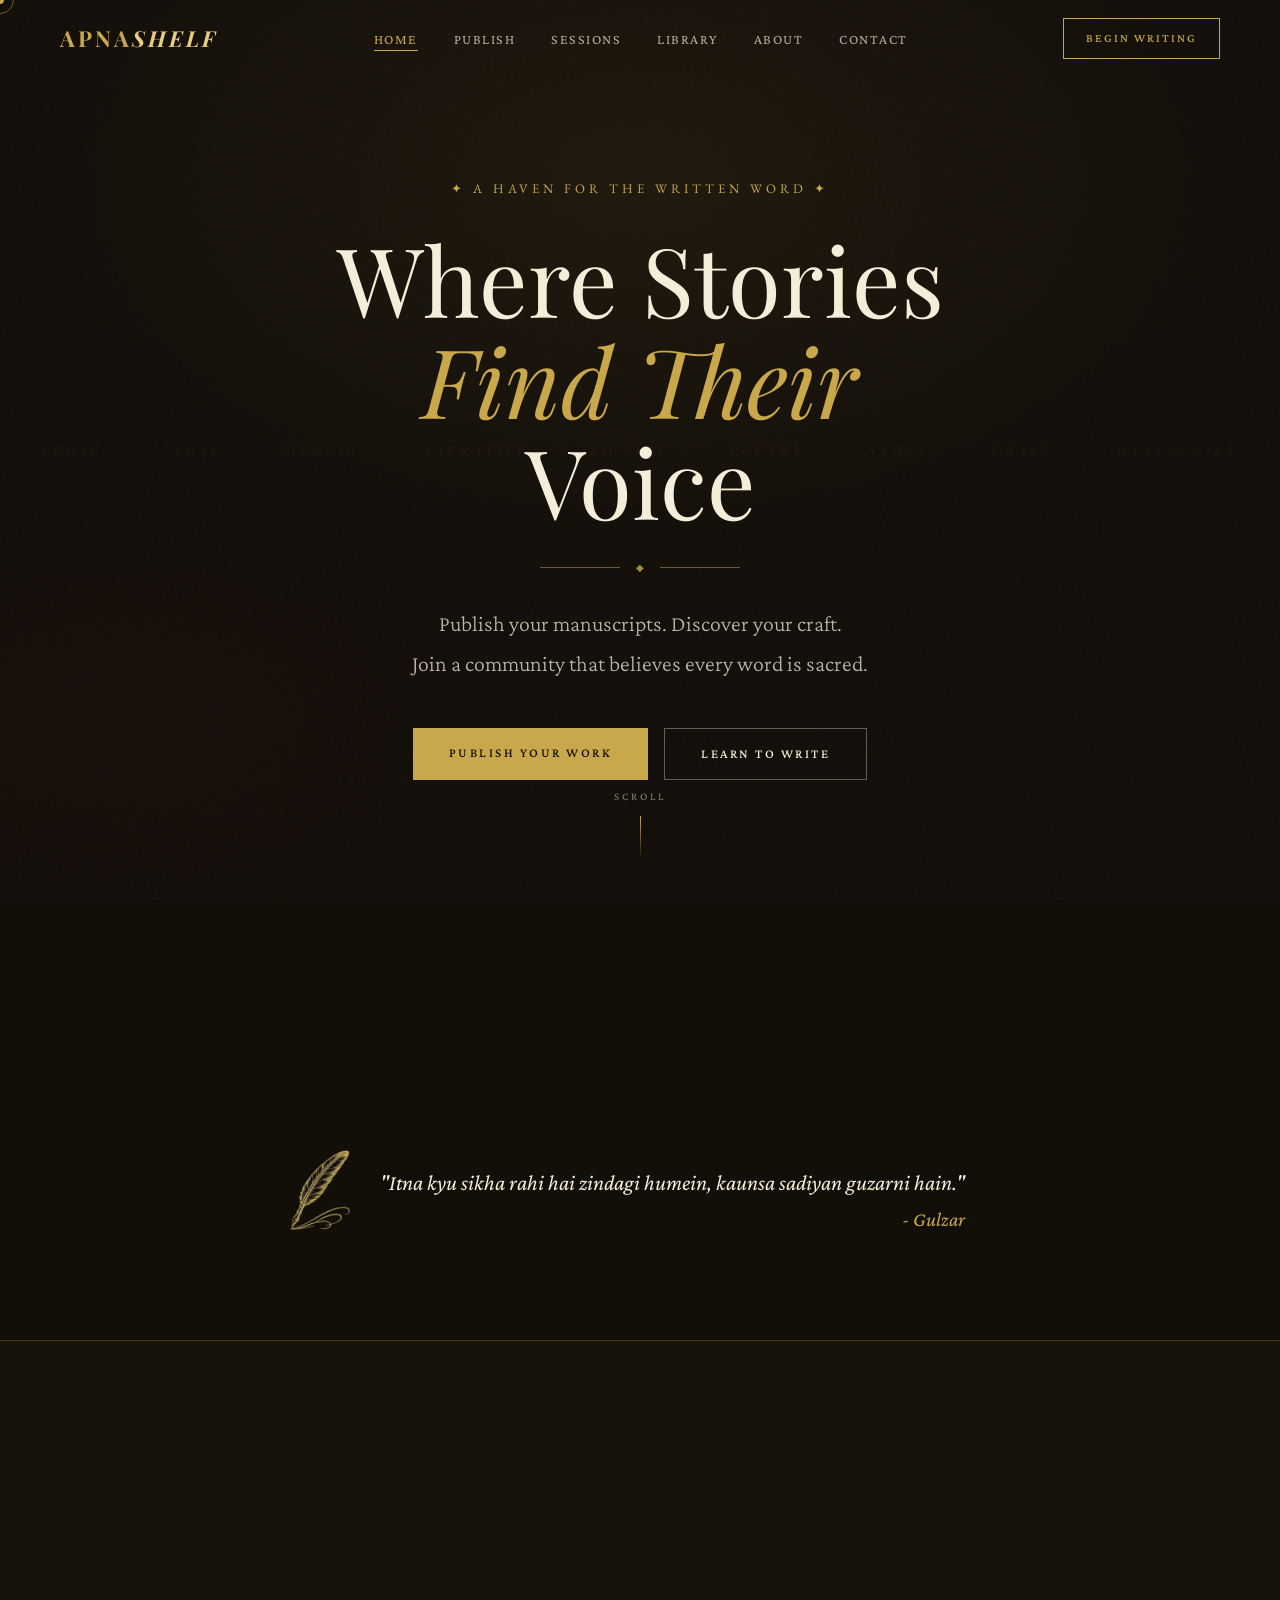
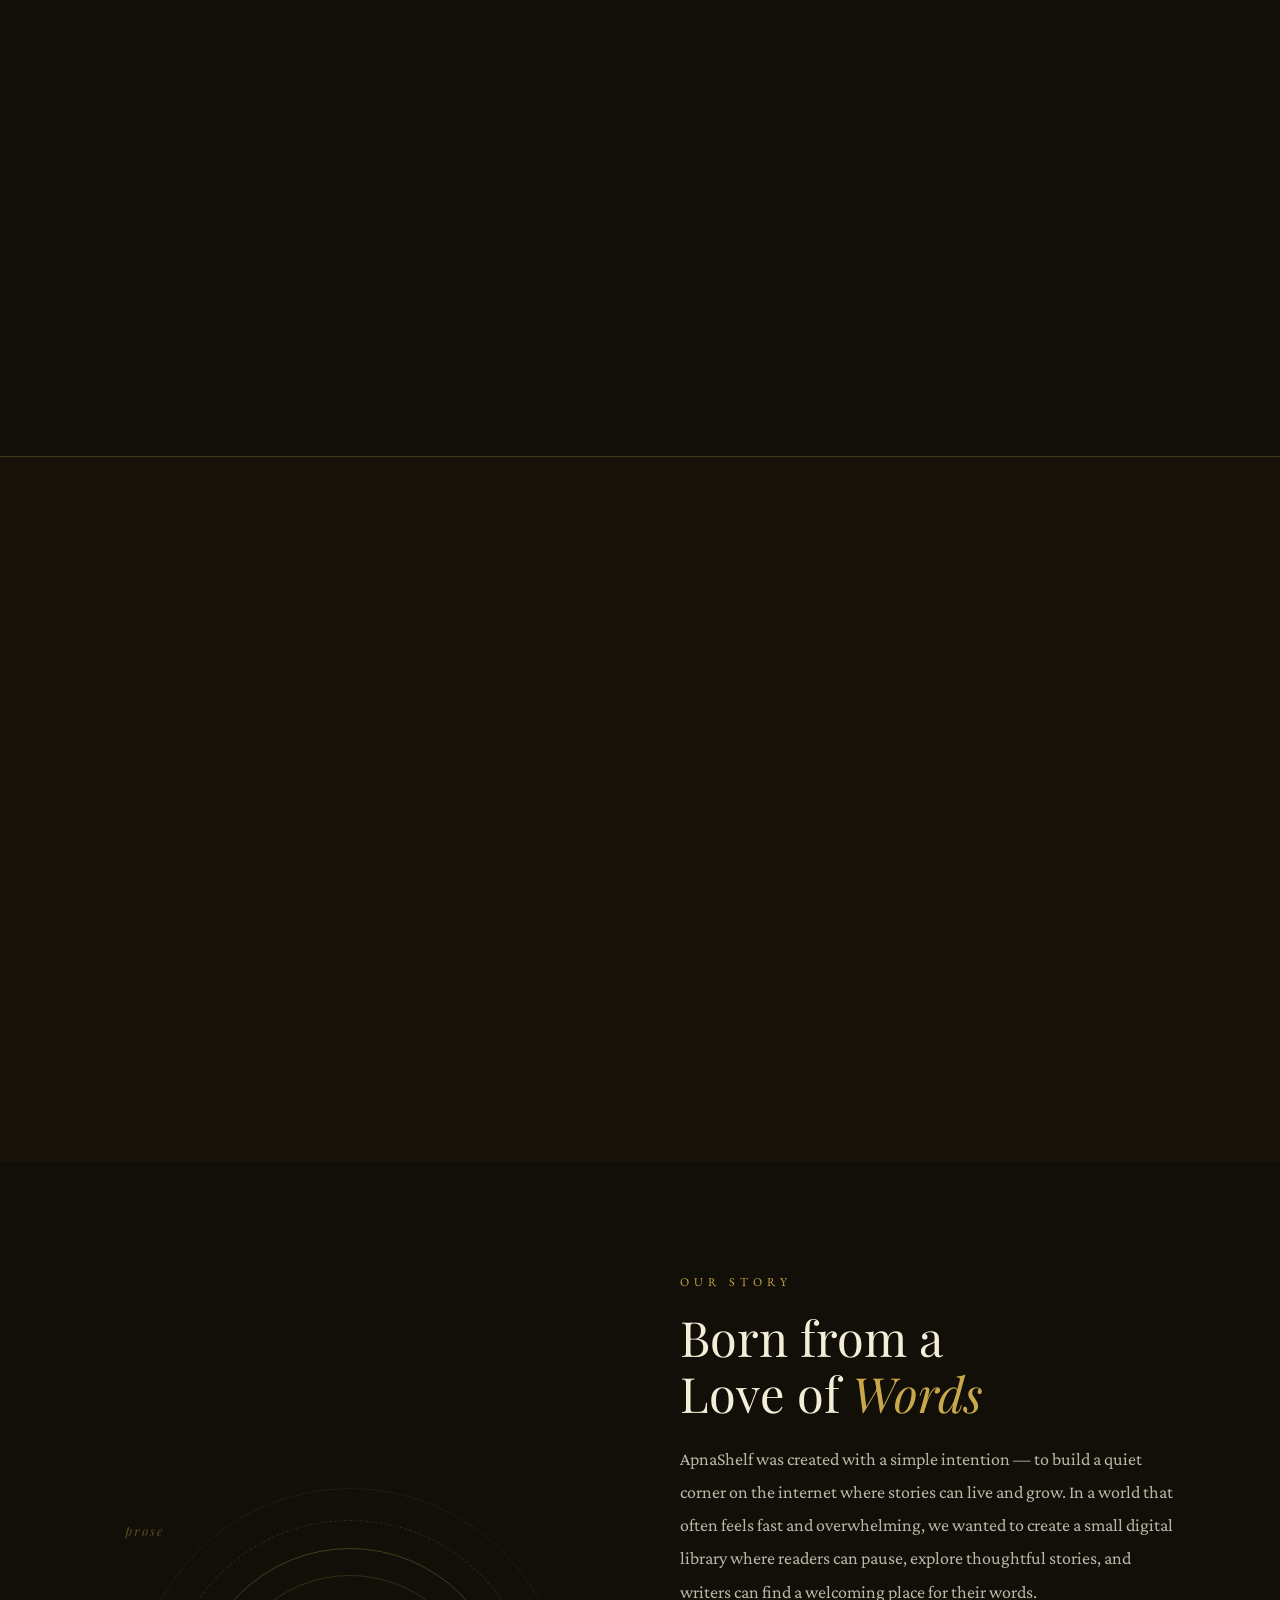
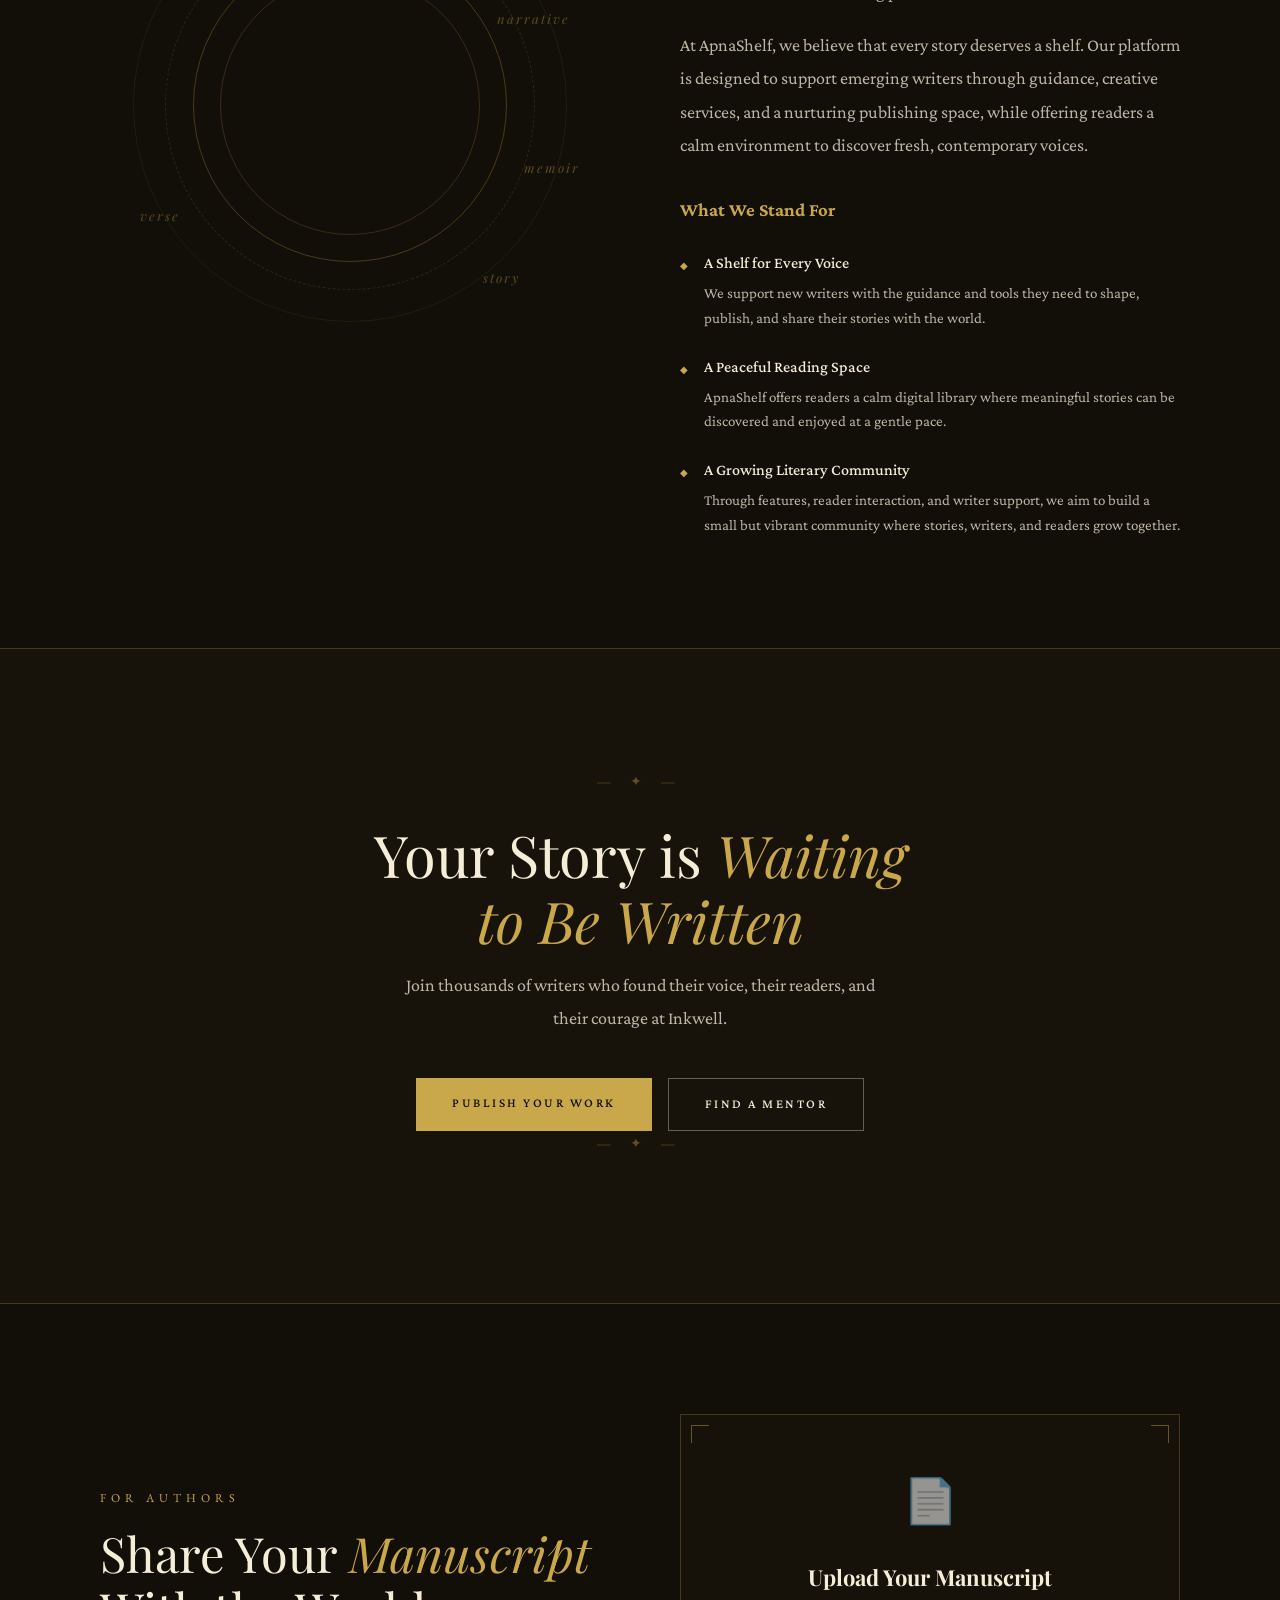
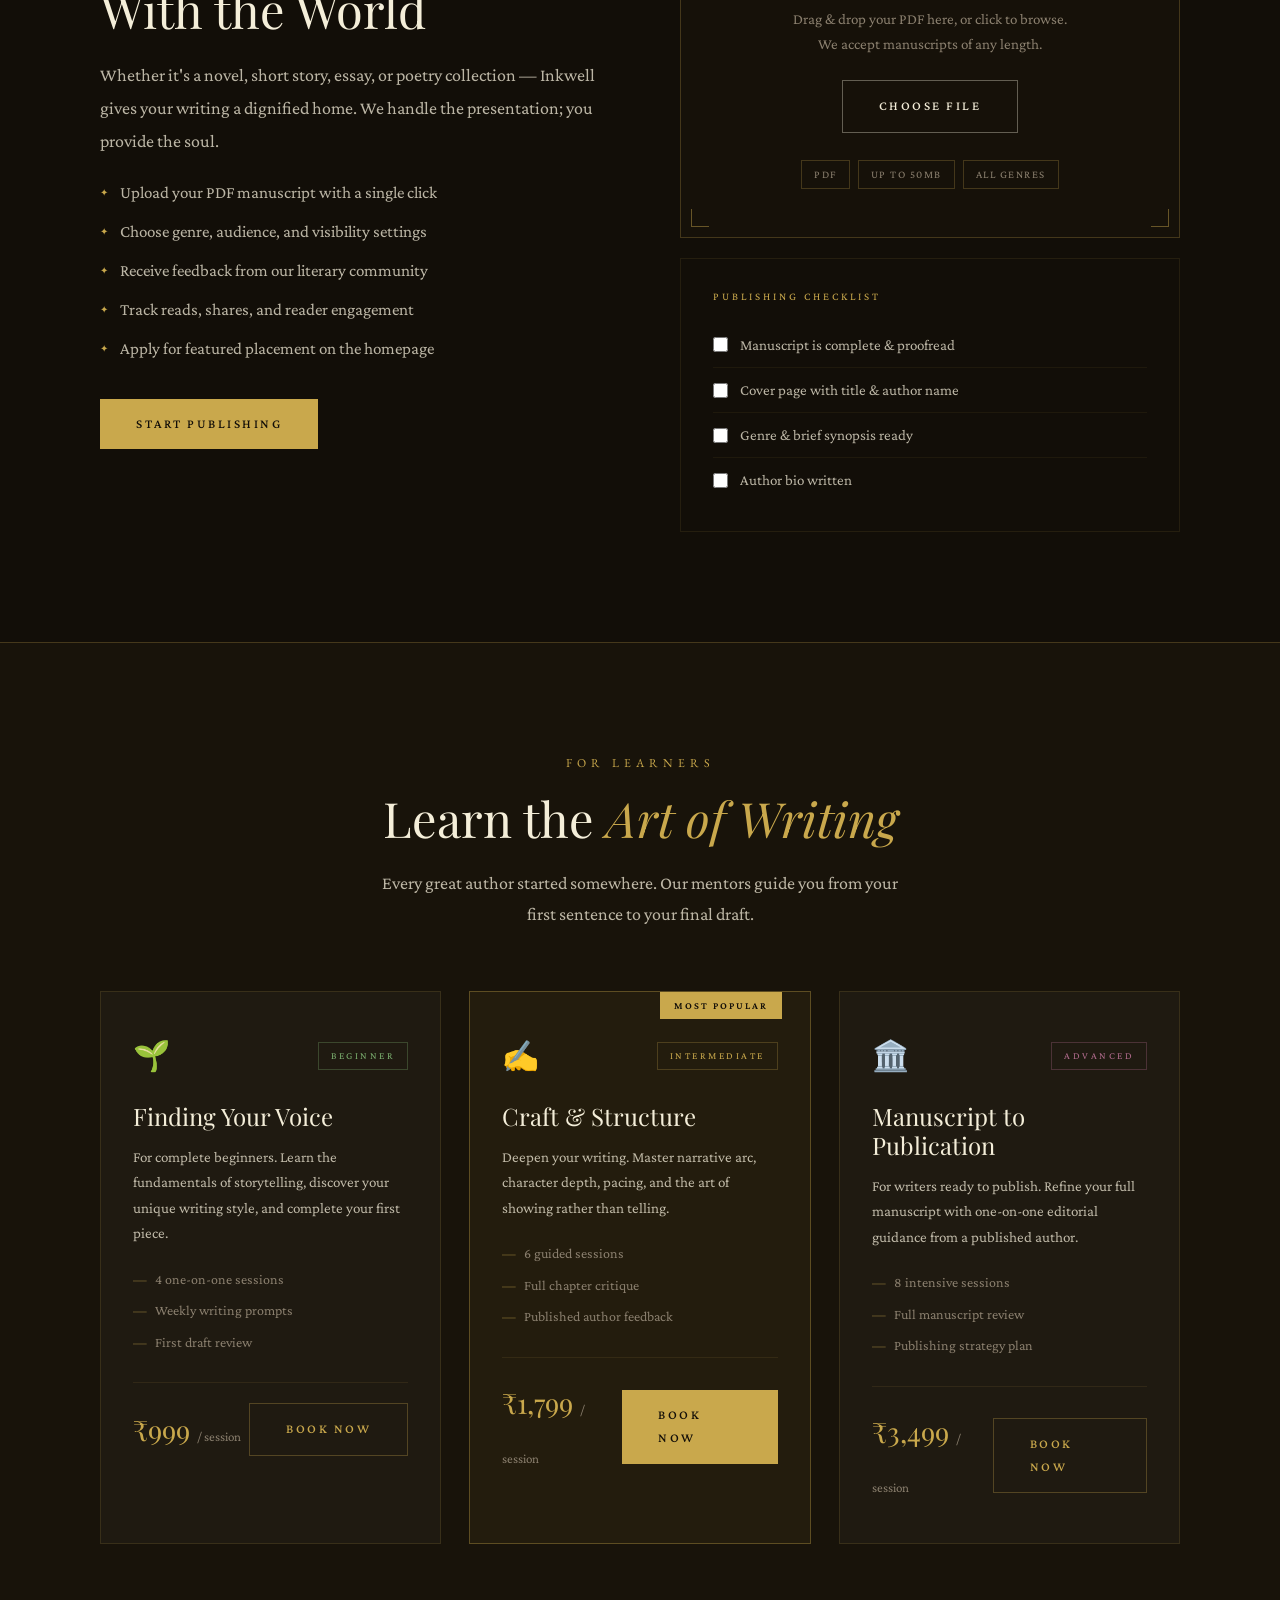
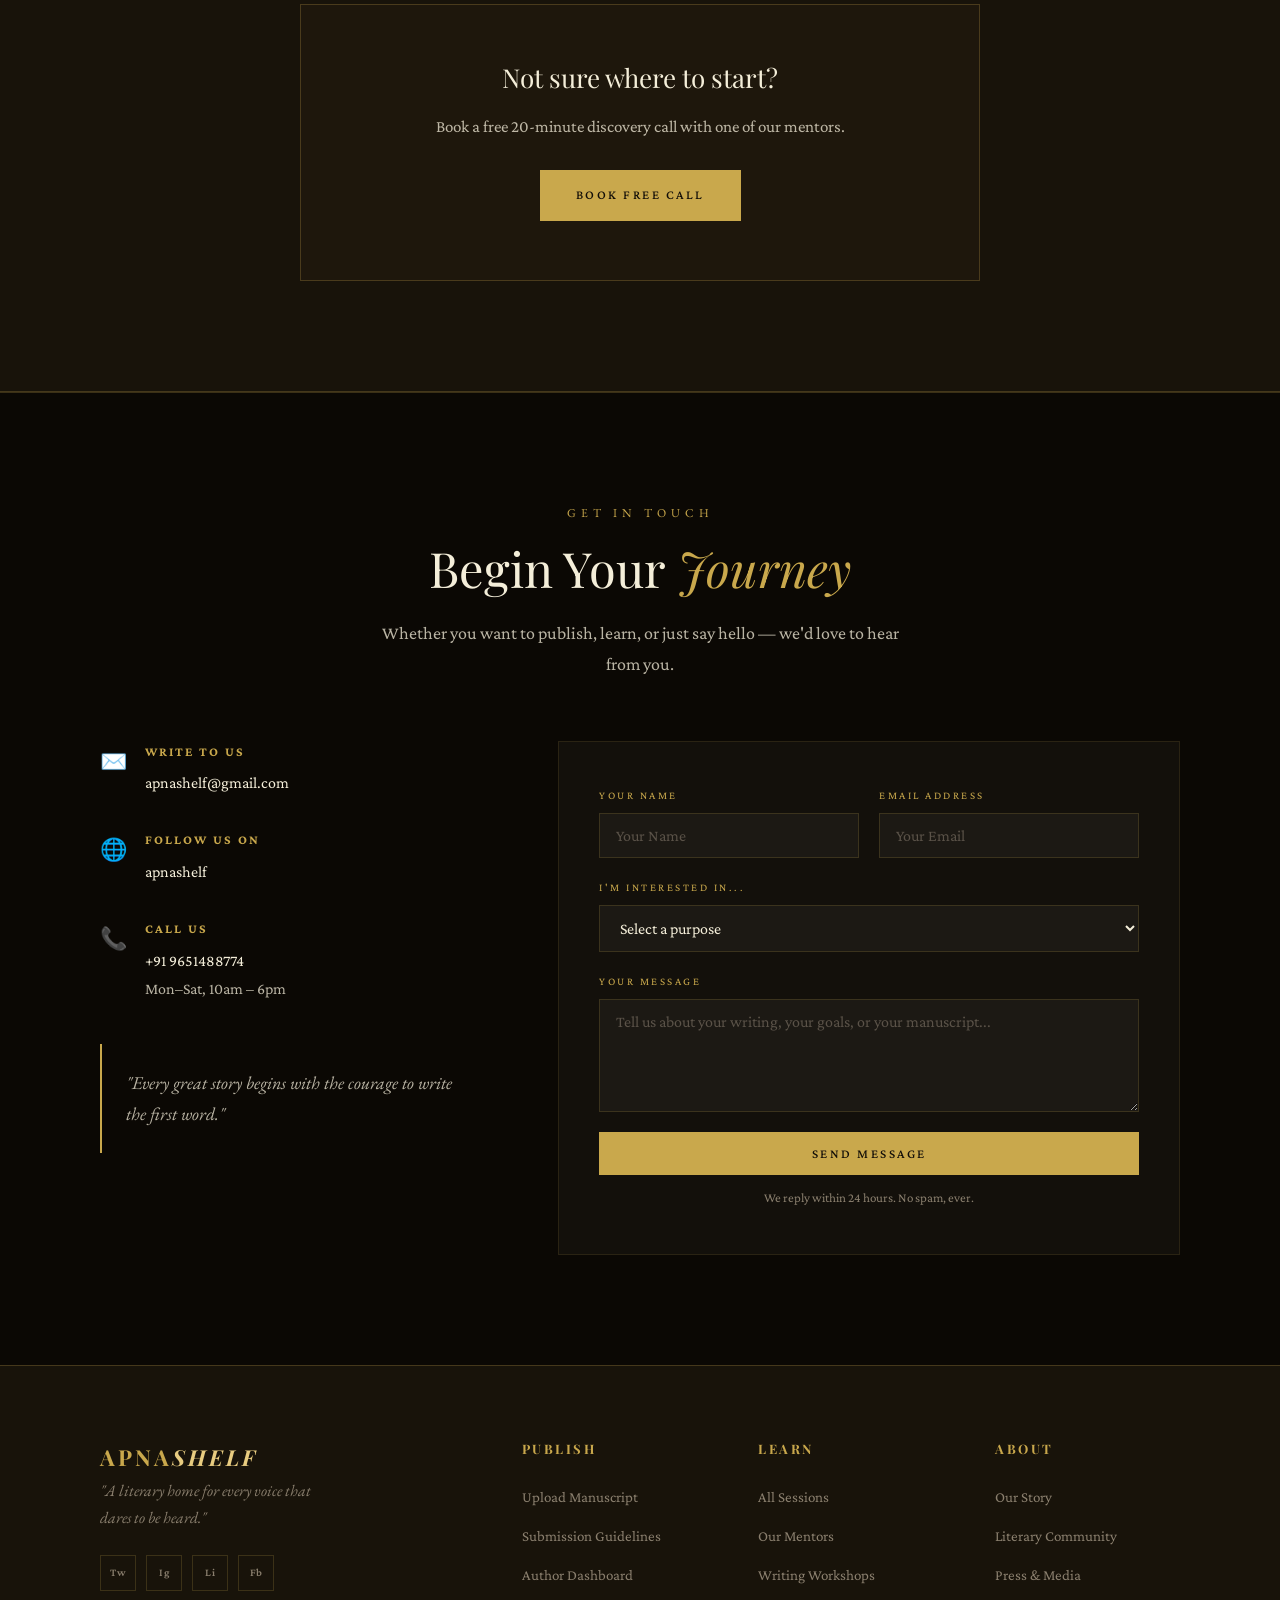
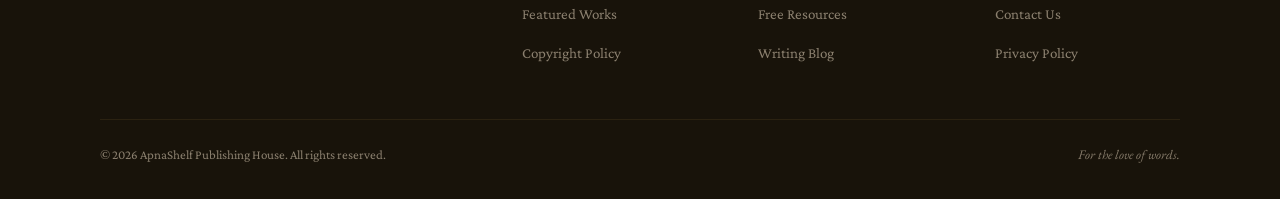
==== commit be486582: "Update the UI" ====
--- a/index.html
+++ b/index.html
@@ -3,7 +3,7 @@
 <head>
   <meta charset="UTF-8" />
   <meta name="viewport" content="width=device-width, initial-scale=1.0"/>
-  <title>ApnaSelf — A Literary Publishing House</title>
+  <title>ApnaShelf — A Literary Publishing House</title>
   <link rel="stylesheet" href="./css/style.css" />
   <link href="https://fonts.googleapis.com/css2?family=Playfair+Display:ital,wght@0,400;0,600;0,700;1,400;1,600&family=Crimson+Pro:ital,wght@0,300;0,400;0,500;0,600;1,300;1,400&family=EB+Garamond:ital,wght@0,400;0,500;1,400;1,500&display=swap" rel="stylesheet"/>
 </head>
@@ -24,7 +24,7 @@
 
   <!-- ===== NAVIGATION ===== -->
   <nav class="navbar" id="navbar">
-    <a href="#home" class="nav-logo" data-link="home">Apna<span>Self</span></a>
+    <a href="#home" class="nav-logo" data-link="home">Apna<span>Shelf</span></a>
     <button class="hamburger" id="hamburger" aria-label="Menu">
       <span></span><span></span><span></span>
     </button>
@@ -120,7 +120,7 @@
             <!-- ==============================
          SECTION 2:   FAMOUS QUOTES
     =============================== -->
-    <section class="section quotes-section">
+    <!-- <section class="section quotes-section">
       <div class="quote-carosoul" >
         <div class="quote-card">
            <div class="quote-image">
@@ -132,7 +132,51 @@
             </div>
         </div>
       </div>
-    </section>
+    </section> -->
+    <section class="section quotes-section">
+  <div class="quote-carousel">
+
+    <!-- Quote Card 1 -->
+    <div class="quote-card active">
+      <div class="quote-image">
+        <img src="./assets/penIcon.webp" alt="pen_icon">
+      </div>
+      <div>
+        <p class="quote">
+          "Itna kyu sikha rahi hai zindagi humein, kaunsa sadiyan guzarni hain."
+        </p>
+        <p class="author">- Gulzar</p>
+      </div>
+    </div>
+
+    <!-- Quote Card 2 -->
+    <div class="quote-card">
+      <div class="quote-image">
+        <img src="./assets/penIcon.webp" alt="pen_icon">
+      </div>
+      <div>
+        <p class="quote">
+          "Kabhi kisi ko mukammal jahan nahi milta, kahin zameen toh kahin aasmaan nahi milta."
+        </p>
+        <p class="author">- Nida Fazli</p>
+      </div>
+    </div>
+
+    <!-- Quote Card 3 -->
+    <div class="quote-card">
+      <div class="quote-image">
+        <img src="./assets/penIcon.webp" alt="pen_icon">
+      </div>
+      <div>
+        <p class="quote">
+          "Dil hi toh hai na sang-o-khisht, dard se bhar na aaye kyun."
+        </p>
+        <p class="author">- Mirza Ghalib</p>
+      </div>
+    </div>
+
+  </div>
+</section>
 
     <!-- ==============================
          SECTION 3: LIBRARY / FEATURED WORKS
@@ -246,9 +290,45 @@
       </div>
     </section>
 
+            <!-- ==============================
+         SECTION 4: PUBLISH Quote
+    =============================== -->
+    <section class="section publish-section" id="publish">
+      <div class="container">
+        <div class="two-col">
+          <div class="col-text reveal">
+            <span class="section-eyebrow">For Poets</span>
+            <h2 class="section-title">Let Your <em>Words</em><br>Touch Every Heart</h2>
+            <p class="section-body">
+             Every line you write carries a feeling, a story, a piece of your soul.  <br>
+          Share your poetry, shayari, and thoughts with a community that truly listens.
+            </p>
+            <ul class="feature-list">
+               <li>Write and publish your poetry instantly</li>
+          <li>Let readers connect with your emotions</li>
+          <li>Get appreciation through likes and shares</li>
+          <li>Build your identity as a poet</li>
+          <li>Be featured and reach thousands of readers</li>
+            </ul>
+            <a href="#contact" class="btn btn-gold">Start Writing</a>
+          </div>
+          <div class="col-visual reveal">
+            <div class="upload-zone">
+              <div class="upload-corner tl"></div>
+              <div class="upload-corner tr"></div>
+              <div class="upload-corner bl"></div>
+              <div class="upload-corner br"></div>
+                <textarea type="text" class="quote-area" ></textarea>
+                <button  class="btn btn-outline upload-label">Submit Quote</button>
+            </div>
+          </div>
+        </div>
+      </div>
+    </section>
+
 
     <!-- ==============================
-         SECTION 4: TESTIMONIALS
+         SECTION 5: TESTIMONIALS
     =============================== -->
     <section class="section testimonials-section">
       <div class="container">
@@ -295,7 +375,7 @@
     </section>
 
     <!-- ==============================
-         SECTION 5: ABOUT
+         SECTION 6: ABOUT
     =============================== -->
     <section class="section about-section" id="about">
       <div class="container">
@@ -305,7 +385,7 @@
               <div class="circle-ring r1"></div>
               <div class="circle-ring r2"></div>
               <div class="circle-ring r3"></div>
-              <div class="circle-center">✒</div>
+              <div class="circle-center"><img src="./assets/logo.png" alt=""></div>
             </div>
             <div class="about-words">
               <span class="aw w1">prose</span>
@@ -372,7 +452,7 @@
     </section>
 
         <!-- ==============================
-         SECTION 6: PUBLISH
+         SECTION 7: PUBLISH
     =============================== -->
     <section class="section publish-section" id="publish">
       <div class="container">
@@ -423,7 +503,7 @@
 
 
         <!-- ==============================
-         SECTION 7: SESSIONS
+         SECTION 8: SESSIONS
     =============================== -->
     <section class="section sessions-section" id="sessions">
       <div class="container">
@@ -495,7 +575,7 @@
     </section>
 
     <!-- ==============================
-         SECTION 8: CONTACT
+         SECTION 9: CONTACT
     =============================== -->
     <section class="section contact-section" id="contact">
       <div class="container">
@@ -507,24 +587,24 @@
         <div class="contact-wrap">
           <div class="contact-info reveal">
             <div class="contact-item">
-              <span class="contact-icon">📍</span>
-              <div>
-                <strong>Visit Us</strong>
-                <p>Literary House, Connaught Place<br>New Delhi — 110001</p>
-              </div>
-            </div>
-            <div class="contact-item">
               <span class="contact-icon">✉️</span>
               <div>
                 <strong>Write to Us</strong>
-                <p>hello@inkwell.in<br>submissions@inkwell.in</p>
+                <a href="mailto:apnashelf@gmail.com">apnashelf@gmail.com</a>
+              </div>
+            </div>
+              <div class="contact-item">
+              <span class="contact-icon">🌐</span>
+              <div>
+                <strong>Follow us on</strong>
+                <a href="https://www.linkedin.com/in/apnashelf" target="_blank">apnashelf</a>
               </div>
             </div>
             <div class="contact-item">
               <span class="contact-icon">📞</span>
               <div>
                 <strong>Call Us</strong>
-                <p>+91 98765 43210<br>Mon–Sat, 10am – 6pm</p>
+                <a href="tel:+919651488774">+91 9651488774</a> <p>Mon–Sat, 10am – 6pm</p>
               </div>
             </div>
             <div class="contact-quote">
@@ -536,11 +616,11 @@
               <div class="form-row">
                 <div class="form-group">
                   <label>Your Name</label>
-                  <input type="text" placeholder="Aanya Mehra" required />
+                  <input type="text" placeholder="Your Name" required />
                 </div>
                 <div class="form-group">
                   <label>Email Address</label>
-                  <input type="email" placeholder="aanya@email.com" required />
+                  <input type="email" placeholder="Your Email" required />
                 </div>
               </div>
               <div class="form-group">
@@ -574,7 +654,7 @@
     <div class="footer-container">
       <div class="footer-top">
         <div class="footer-brand">
-          <a href="#home" class="nav-logo footer-logo">INK<span>well</span></a>
+          <a href="#home" class="nav-logo" data-link="home">Apna<span>Shelf</span></a>
           <p class="footer-tagline">"A literary home for every voice that dares to be heard."</p>
           <div class="footer-socials">
             <a href="#" class="social-link">Tw</a>
@@ -615,7 +695,7 @@
         </div>
       </div>
       <div class="footer-bottom">
-        <p>© 2025 Inkwell Publishing House. All rights reserved.</p>
+        <p>© 2026 ApnaShelf Publishing House. All rights reserved.</p>
         <p class="footer-italic">For the love of words.</p>
       </div>
     </div>
--- a/css/style.css
+++ b/css/style.css
@@ -511,46 +511,85 @@
 /* ============================================
     AUTHOR SECTION
    ============================================ */
-   .quotes-section{
-    padding-block: 110px 20px ;
-   }
-   .quote-card{
-    display: flex;
-    gap: 30px;
-    align-items: center;
-    width: max-content;
-    margin: auto;
-   }
-   .poet{
-    width: 200px;
-    height: 200px;
-   }
-   .poet-quote{
-     display: flex;
-    gap: 30px;
-    align-items: center;
-   }
-   .quote-image{
-    width: 60px;
-    height: 100px;
-    overflow: hidden;
-   }
-   .quote-image img,  .poet img{
-    width: 100%;
-    height: 100%;
-    object-fit: contain;
-   }
-   .quote{
-    color: var(--parchment);
-    font-size: 22px;
-    font-style: italic;
-   }
-   .author{
-    font-style: italic;
-    color: var(--gold);
-    font-size: 20px;
-    float: right;
-   }
+.quotes-section {
+  padding-block: 80px 60px;
+  overflow: hidden;
+}
+
+.quote-carousel {
+  position: relative;
+  min-height: 130px;
+  overflow: hidden;
+
+}
+
+.quote-card {
+  display: flex;
+  gap: 30px;
+  align-items: center;
+  width: 90%;
+  max-width: 700px;
+  margin: auto;
+
+  position: absolute;
+  top: 0;
+  left: 50%;
+  transform: translateX(100%);   /* right mein chupi hui */
+  opacity: 0;
+  transition: transform 1s ease, opacity 0.5s ease;
+}
+
+.quote-card.active {
+  transform: translateX(-50%);   /* center mein */
+  opacity: 1;
+}
+
+.quote-card.exit {
+  transform: translateX(-150%);  /* left mein chali jaati hai */
+  opacity: 0;
+}
+
+.quote-image {
+  width: 60px;
+  height: 100px;
+  overflow: hidden;
+  flex-shrink: 0;
+}
+
+.quote {
+  color: var(--parchment);
+  font-size: 22px;
+  font-style: italic;
+  word-wrap: break-word;
+}
+
+.author {
+  font-style: italic;
+  color: var(--gold);
+  font-size: 20px;
+  float: right;
+}
+
+@media (max-width: 600px) {
+  .quote-carousel {
+    min-height: 80px !important;
+  }
+  .quote-card {
+    gap: 15px;
+
+    width: 92%;
+  }
+  .quote-image {
+    width: 40px;
+    height: 70px;
+  }
+  .quote {
+    font-size: 16px;
+  }
+  .author {
+    font-size: 15px;
+  }
+}
 
 /* ============================================
    STATS STRIP
@@ -718,6 +757,23 @@
   cursor: pointer;
   flex-shrink: 0;
 }
+/* ==============================
+   SECTION 4: PUBLISH Quote
+ ===============================  */
+ .quote-area{
+  display: block;
+  background: transparent;
+  width: 100%;
+  height: 200px;
+  border: 1px solid var(--gold-line);
+  outline: none;
+  margin-bottom: 30px;
+  color: var(--parchment);
+  padding: 20px;
+  font-style: italic;
+  word-spacing: 4px;
+  letter-spacing: 1.5px;
+ }
 
 /* ============================================
    SESSIONS SECTION
@@ -865,7 +921,8 @@
 /* ============================================
    LIBRARY SECTION
    ============================================ */
-.library-section { background: var(--ink); }
+.library-section {  background: rgba(201,168,76,0.03);
+  border-top: 1px solid var(--gold-line); }
 .genre-filter {
   display: flex;
   gap: 10px;
@@ -1059,14 +1116,14 @@
 .circle-ring {
   position: absolute;
   border-radius: 50%;
-  border: 1px solid rgba(201,168,76,0.08);
+  border: 1px solid rgba(201, 168, 76, 0.292);
 }
 .circle-ring.r1 { inset: -28px; }
 .circle-ring.r2 { inset: -56px; border-style: dashed; opacity: 0.6; }
 .circle-ring.r3 { inset: -88px; opacity: 0.3; }
 .circle-center {
   font-size: 72px;
-  opacity: 0.38;
+  opacity: 1;
   animation: quillFloat 8s ease-in-out infinite;
 }
 .about-words {
@@ -1081,7 +1138,7 @@
   font-size: 13px;
   letter-spacing: 2px;
   color: var(--gold);
-  opacity: 0.18;
+  opacity: 0.4;
   animation: floatWord 10s ease-in-out infinite;
 }
 .aw.w1 { top: 8%;  left: 5%;  animation-delay: 0s; }
@@ -1126,7 +1183,8 @@
    CONTACT SECTION
    ============================================ */
 .contact-section {
-  background: rgba(201,168,76,0.03);
+  /* background: rgba(201,168,76,0.03); */
+  background: rgba(10,8,4,0.9);
   border-top: 1px solid var(--gold-line);
 }
 .contact-wrap {
@@ -1265,7 +1323,8 @@
    FOOTER
    ============================================ */
 .footer {
-  background: rgba(10,8,4,0.9);
+  /* background: rgba(10,8,4,0.9); */
+  background: rgba(201,168,76,0.03);
   border-top: 1px solid var(--gold-line);
   padding: 72px 0 32px;
 }
@@ -1432,4 +1491,4 @@
   .btn { width: 100%; text-align: center; }
   .footer-top { grid-template-columns: 1fr; }
   .sessions-grid { grid-template-columns: 1fr; }
-}+}
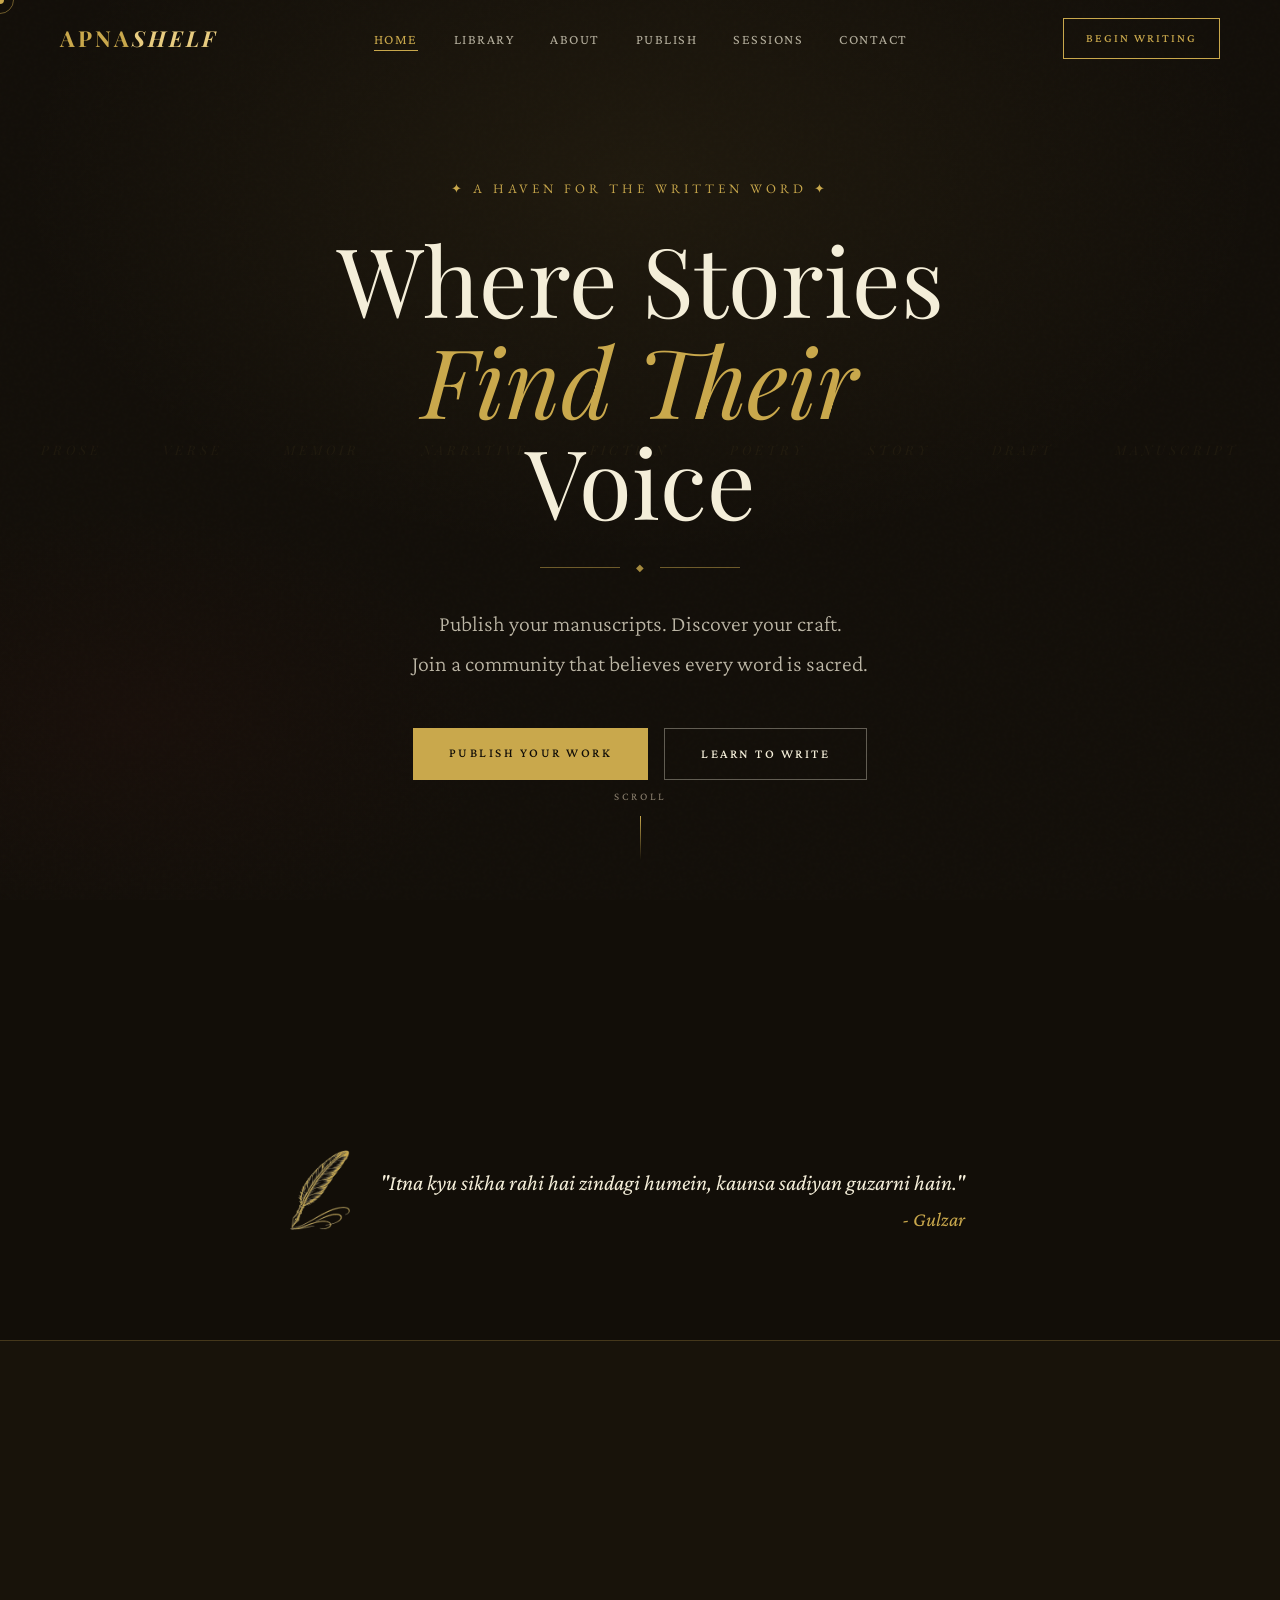
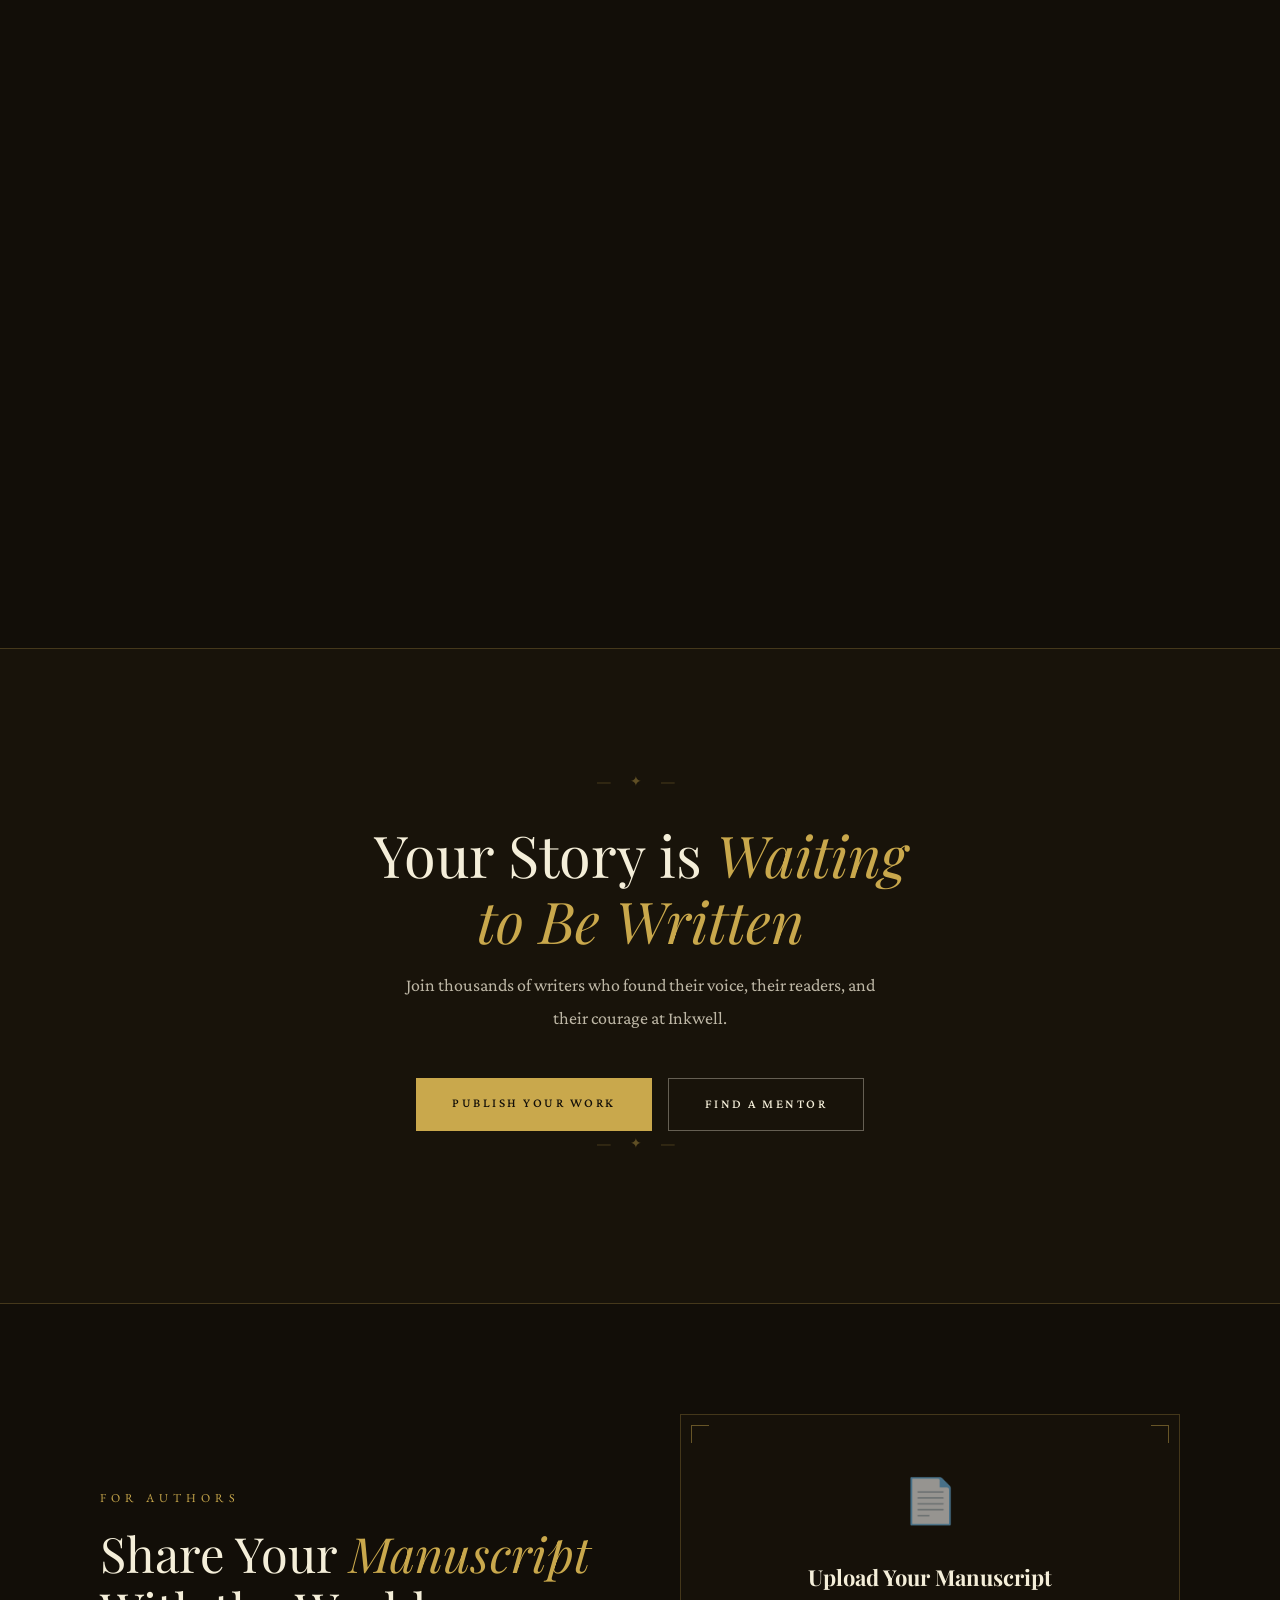
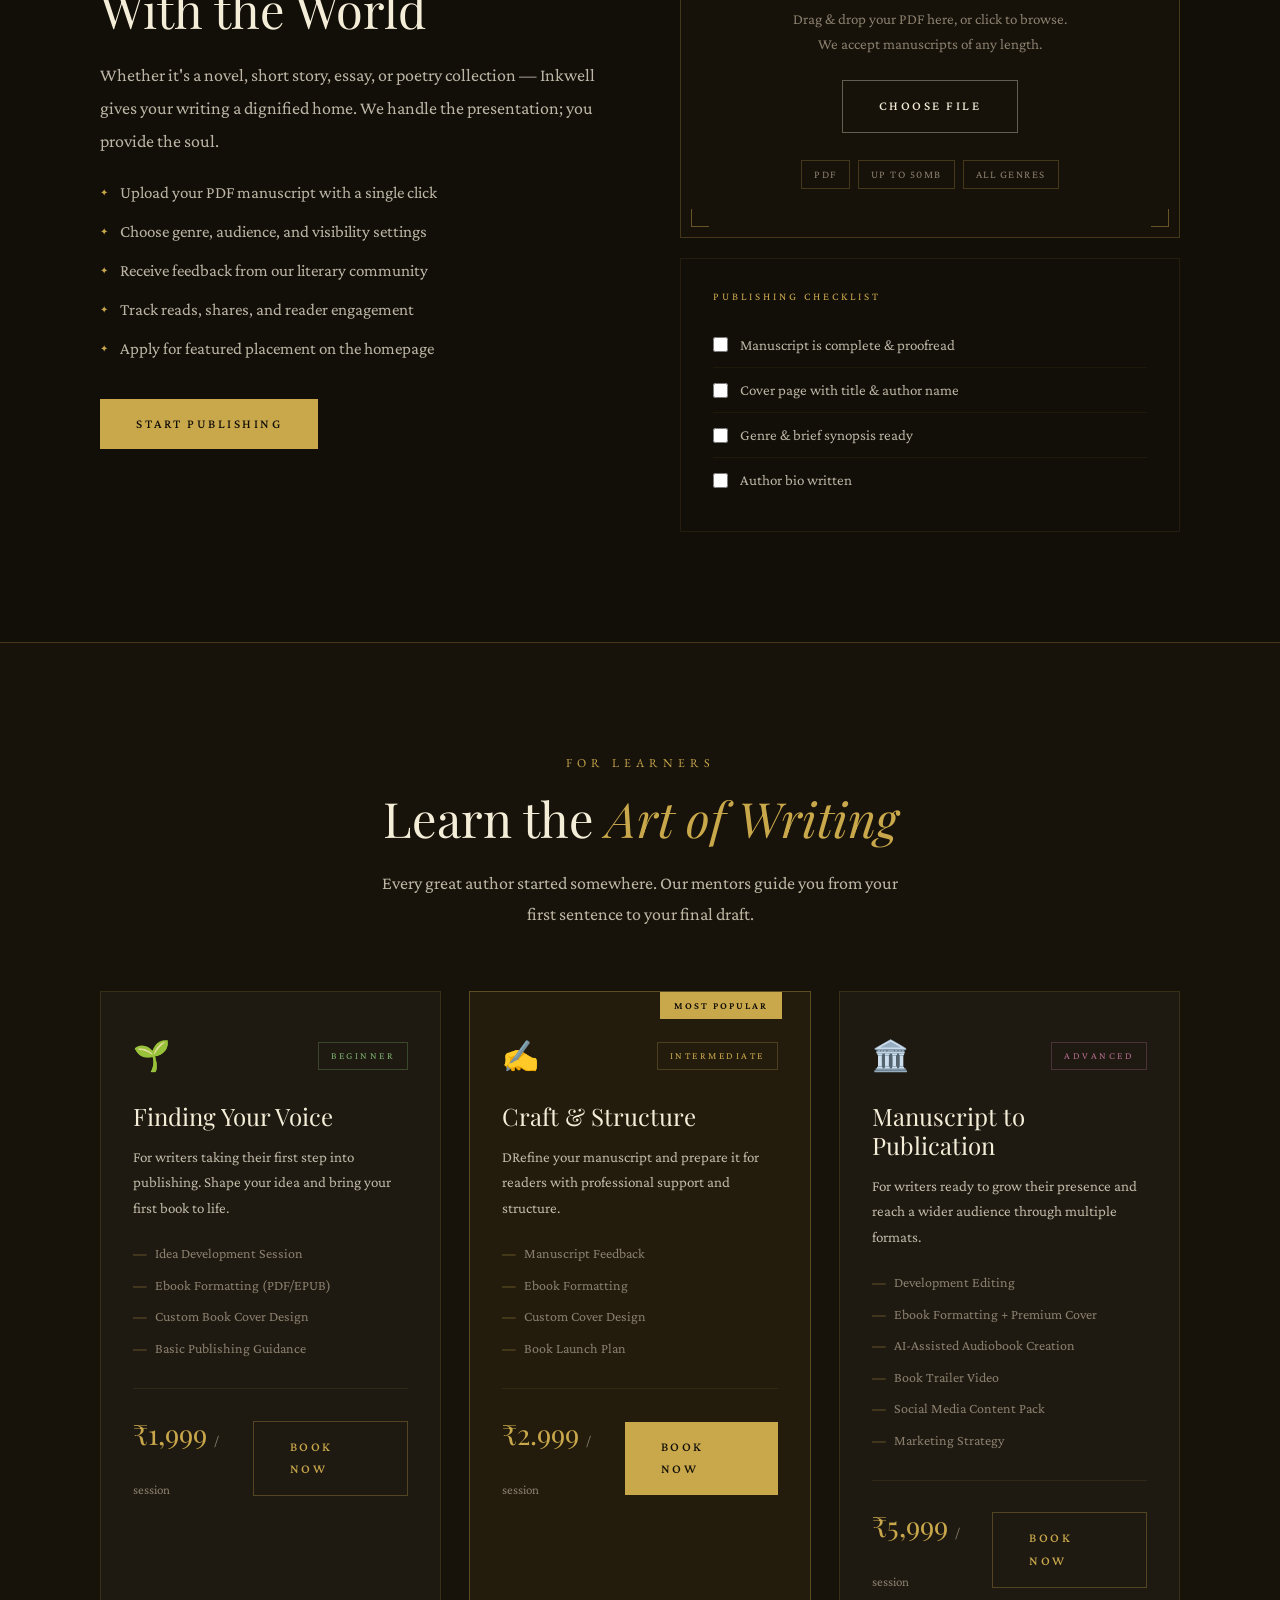
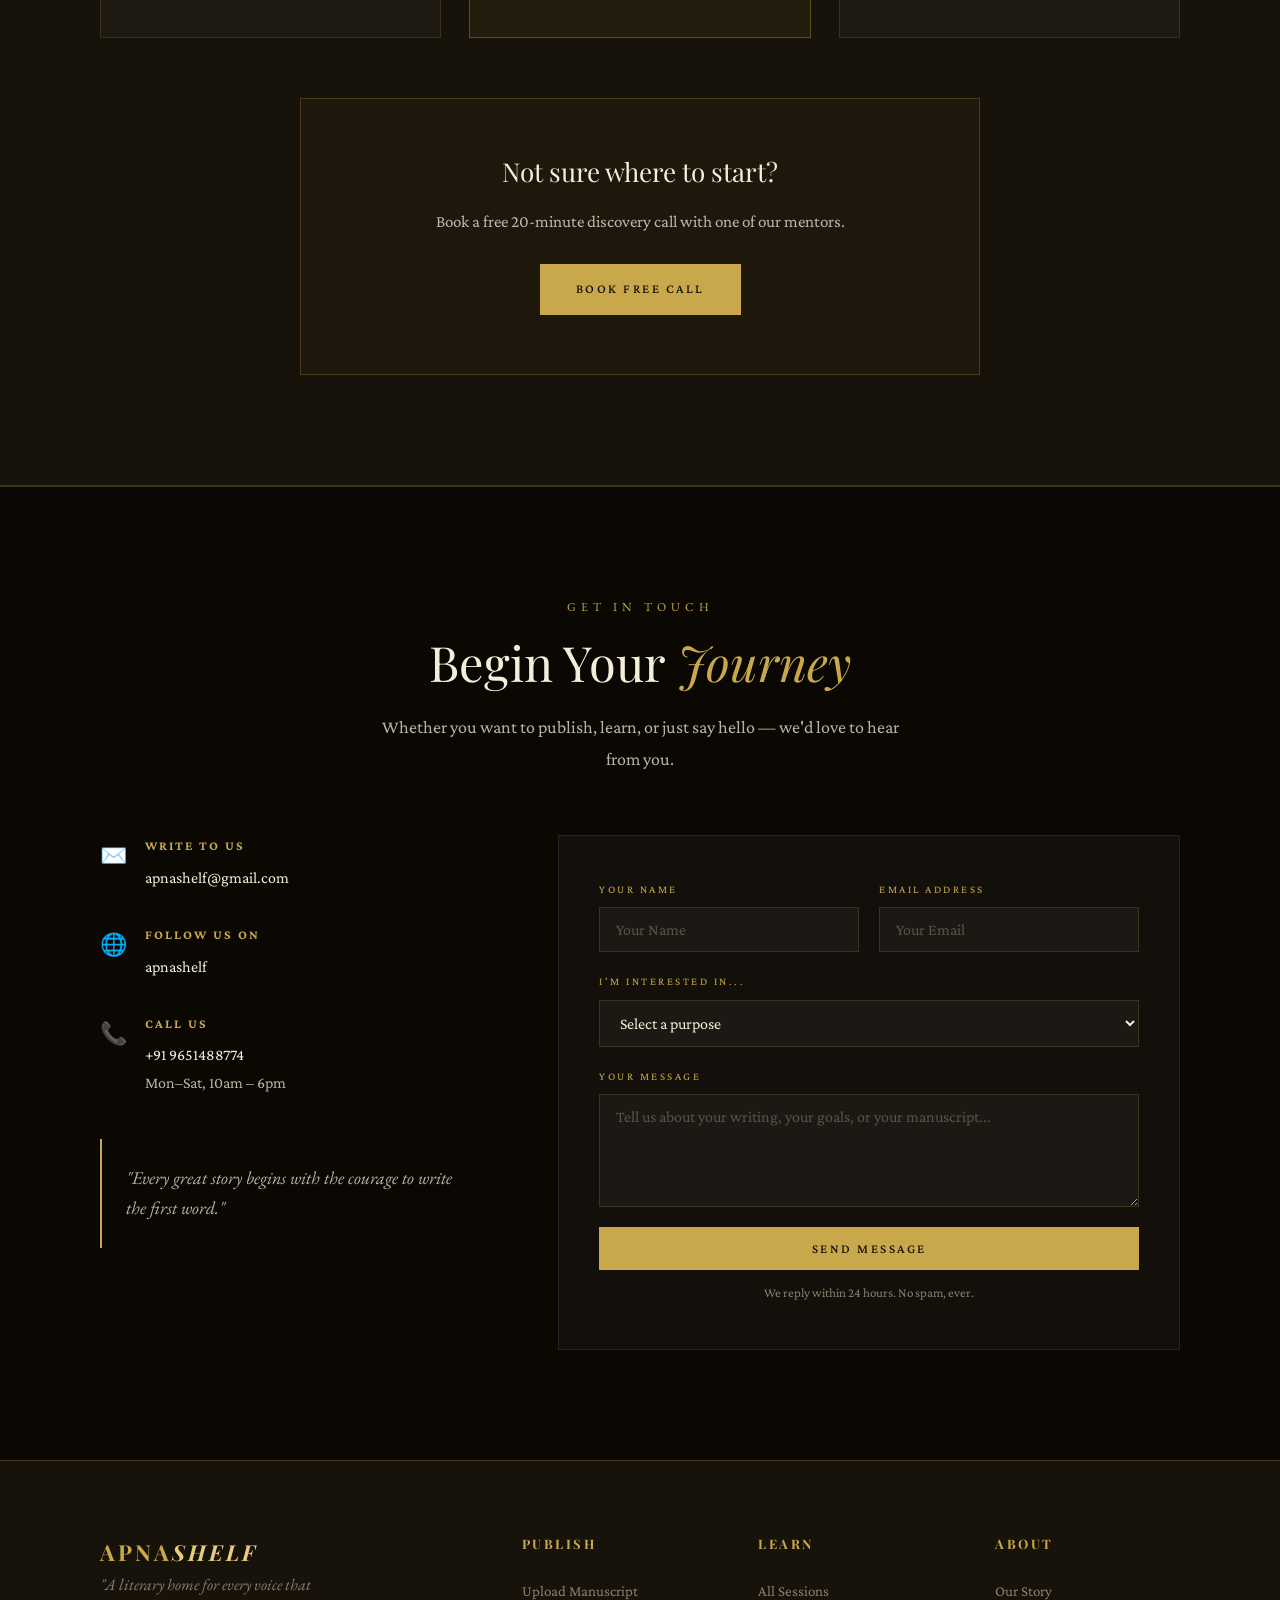
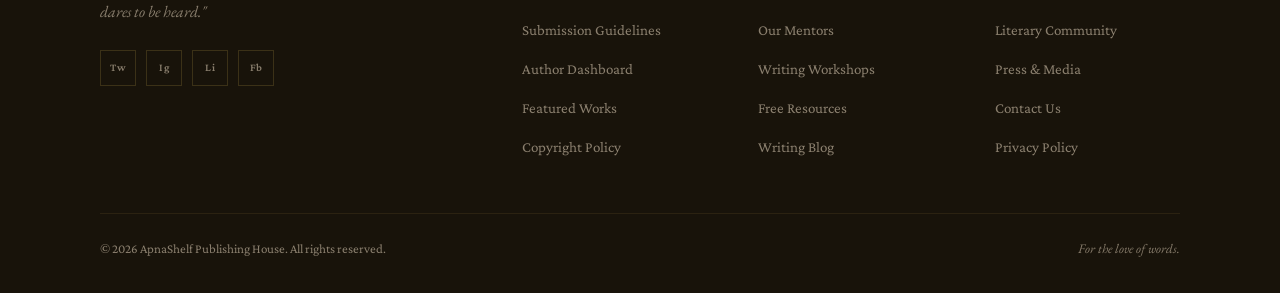
==== commit 4b894950: "Login page and price section update" ====
--- a/index.html
+++ b/index.html
@@ -4,7 +4,11 @@
   <meta charset="UTF-8" />
   <meta name="viewport" content="width=device-width, initial-scale=1.0"/>
   <title>ApnaShelf — A Literary Publishing House</title>
+    <!-- ===== CUSTOM CSS ===== -->
   <link rel="stylesheet" href="./css/style.css" />
+  <link rel="stylesheet" href="./css/theme.css">
+
+    <!-- ===== CUSTOM Font ===== -->
   <link href="https://fonts.googleapis.com/css2?family=Playfair+Display:ital,wght@0,400;0,600;0,700;1,400;1,600&family=Crimson+Pro:ital,wght@0,300;0,400;0,500;0,600;1,300;1,400&family=EB+Garamond:ital,wght@0,400;0,500;1,400;1,500&display=swap" rel="stylesheet"/>
 </head>
 <body>
@@ -30,13 +34,15 @@
     </button>
     <ul class="nav-menu" id="navMenu">
       <li><a href="#home" class="nav-link active" data-link="home">Home</a></li>
+      <li><a href="#library" class="nav-link" data-link="library">Library</a></li>
+      <li><a href="#about" class="nav-link" data-link="about">About</a></li>
       <li><a href="#publish" class="nav-link" data-link="publish">Publish</a></li>
       <li><a href="#sessions" class="nav-link" data-link="sessions">Sessions</a></li>
-      <li><a href="#library" class="nav-link" data-link="library">Library</a></li>
-      <li><a href="#about" class="nav-link" data-link="about">About</a></li>
+
+      
       <li><a href="#contact" class="nav-link" data-link="contact">Contact</a></li>
     </ul>
-    <a href="#publish" class="nav-cta">Begin Writing</a>
+    <a href="./auth.html" class="nav-cta">Begin Writing</a>
   </nav>
 
   <!-- ===== MOBILE MENU OVERLAY ===== -->
@@ -293,7 +299,7 @@
             <!-- ==============================
          SECTION 4: PUBLISH Quote
     =============================== -->
-    <section class="section publish-section" id="publish">
+    <section class="section publish-section">
       <div class="container">
         <div class="two-col">
           <div class="col-text reveal">
@@ -438,7 +444,7 @@
             <!-- ==============================
          CTA BANNER
     =============================== -->
-    <section class="cta-banner reveal">
+    <section class="cta-banner reveal" id="publish">
       <div class="cta-inner">
         <p class="cta-ornament">— ✦ —</p>
         <h2 class="cta-title">Your Story is <em>Waiting<br>to Be Written</em></h2>
@@ -519,14 +525,15 @@
               <span class="session-level beginner">Beginner</span>
             </div>
             <h3 class="session-name">Finding Your Voice</h3>
-            <p class="session-desc-card">For complete beginners. Learn the fundamentals of storytelling, discover your unique writing style, and complete your first piece.</p>
+            <p class="session-desc-card">For writers taking their first step into publishing. Shape your idea and bring your first book to life.</p>
             <ul class="session-includes">
-              <li>4 one-on-one sessions</li>
-              <li>Weekly writing prompts</li>
-              <li>First draft review</li>
+              <li>Idea Development Session</li>
+              <li>Ebook Formatting (PDF/EPUB)</li>
+              <li>Custom Book Cover Design</li>
+              <li>Basic Publishing Guidance</li>
             </ul>
             <div class="session-footer">
-              <p class="session-price">₹999 <span>/ session</span></p>
+              <p class="session-price">₹1,999 <span>/ session</span></p>
               <a href="#contact" class="btn btn-ghost">Book Now</a>
             </div>
           </div>
@@ -537,14 +544,15 @@
               <span class="session-level intermediate">Intermediate</span>
             </div>
             <h3 class="session-name">Craft &amp; Structure</h3>
-            <p class="session-desc-card">Deepen your writing. Master narrative arc, character depth, pacing, and the art of showing rather than telling.</p>
+            <p class="session-desc-card">DRefine your manuscript and prepare it for readers with professional support and structure.</p>
             <ul class="session-includes">
-              <li>6 guided sessions</li>
-              <li>Full chapter critique</li>
-              <li>Published author feedback</li>
+              <li>Manuscript Feedback</li>
+              <li>Ebook Formatting</li>
+              <li>Custom Cover Design</li>
+              <li>Book Launch Plan</li>
             </ul>
             <div class="session-footer">
-              <p class="session-price">₹1,799 <span>/ session</span></p>
+              <p class="session-price">₹2.999 <span>/ session</span></p>
               <a href="#contact" class="btn btn-gold">Book Now</a>
             </div>
           </div>
@@ -554,14 +562,17 @@
               <span class="session-level advanced">Advanced</span>
             </div>
             <h3 class="session-name">Manuscript to Publication</h3>
-            <p class="session-desc-card">For writers ready to publish. Refine your full manuscript with one-on-one editorial guidance from a published author.</p>
+            <p class="session-desc-card">For writers ready to grow their presence and reach a wider audience through multiple formats.</p>
             <ul class="session-includes">
-              <li>8 intensive sessions</li>
-              <li>Full manuscript review</li>
-              <li>Publishing strategy plan</li>
+              <li>Development Editing</li>
+              <li>Ebook Formatting + Premium Cover</li>
+              <li>AI-Assisted Audiobook Creation</li>
+              <li>Book Trailer Video</li>
+              <li>Social Media Content Pack</li>
+              <li>Marketing Strategy</li>
             </ul>
             <div class="session-footer">
-              <p class="session-price">₹3,499 <span>/ session</span></p>
+              <p class="session-price">₹5,999 <span>/ session</span></p>
               <a href="#contact" class="btn btn-ghost">Book Now</a>
             </div>
           </div>
--- a/css/style.css
+++ b/css/style.css
@@ -8,29 +8,6 @@
   margin: 0;
   padding: 0;
   box-sizing: border-box;
-}
-
-:root {
-  --ink:        #120e08;
-  --ink-light:  #1e1710;
-  --parchment:  #f4eed9;
-  --cream:      #faf7f0;
-  --gold:       #c9a84c;
-  --gold-light: #e8cc80;
-  --gold-dim:   rgba(201,168,76,0.18);
-  --gold-line:  rgba(201,168,76,0.25);
-  --muted:      #8a7f6e;
-  --muted-dark: #5a5248;
-  --text-body:  rgba(244,238,217,0.75);
-  --text-main:  #f4eed9;
-
-  --font-display: 'Playfair Display', Georgia, serif;
-  --font-body:    'Crimson Pro', Georgia, serif;
-  --font-accent:  'EB Garamond', Georgia, serif;
-
-  --nav-h: 78px;
-  --transition: 0.35s cubic-bezier(0.4, 0, 0.2, 1);
-  --radius: 2px;
 }
 
 html {
--- a/css/theme.css
+++ b/css/theme.css
@@ -0,0 +1,22 @@
+:root {
+  --ink:        #120e08;
+  --ink-light:  #1e1710;
+  --parchment:  #f4eed9;
+  --cream:      #faf7f0;
+  --gold:       #c9a84c;
+  --gold-light: #e8cc80;
+  --gold-dim:   rgba(201,168,76,0.18);
+  --gold-line:  rgba(201,168,76,0.25);
+  --muted:      #8a7f6e;
+  --muted-dark: #5a5248;
+  --text-body:  rgba(244,238,217,0.75);
+  --text-main:  #f4eed9;
+
+  --font-display: 'Playfair Display', Georgia, serif;
+  --font-body:    'Crimson Pro', Georgia, serif;
+  --font-accent:  'EB Garamond', Georgia, serif;
+
+  --nav-h: 78px;
+  --transition: 0.35s cubic-bezier(0.4, 0, 0.2, 1);
+  --radius: 2px;
+}
